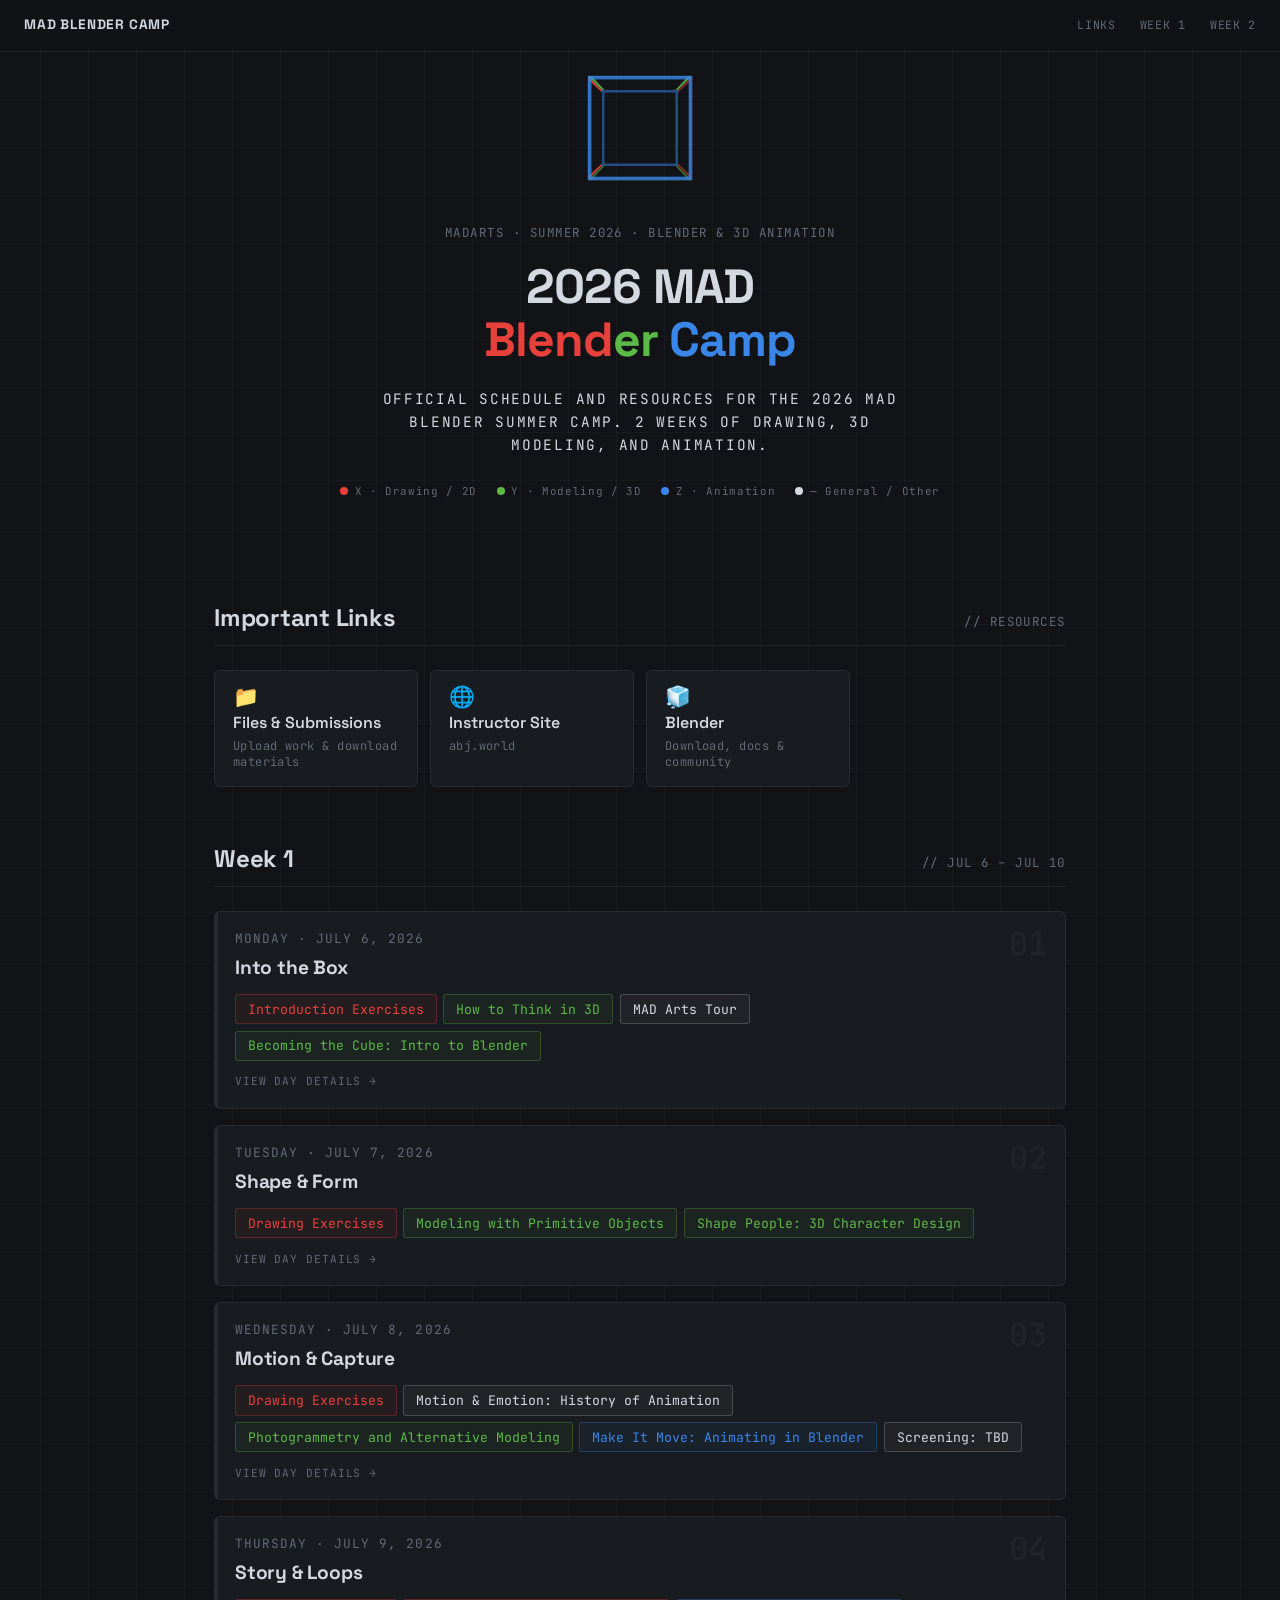
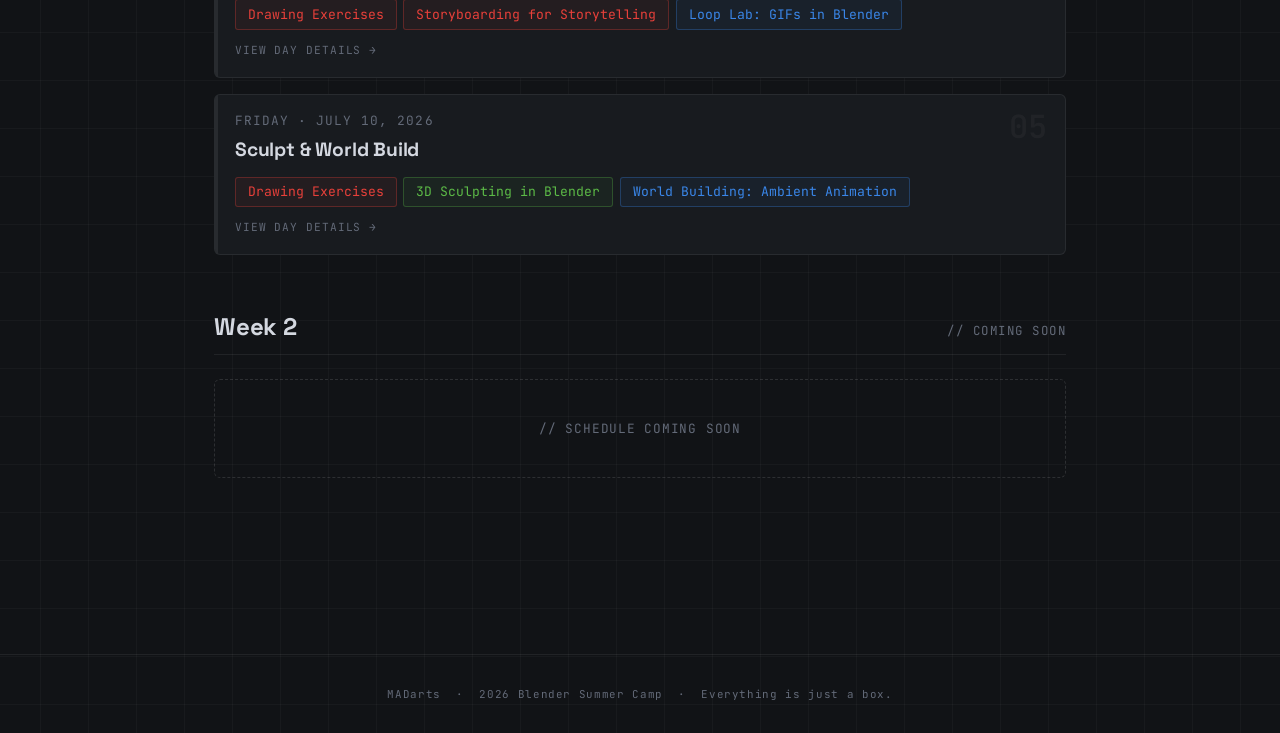
==== index.html @ 48dc1f1c "Add instructor site and Blender links to Important Links section" ====
<!DOCTYPE html>
<html lang="en">
<head>
  <meta charset="UTF-8" />
  <meta name="viewport" content="width=device-width, initial-scale=1.0" />
  <title>2026 MAD Blender Summer Camp</title>
  <link rel="preconnect" href="https://fonts.googleapis.com">
  <link rel="preconnect" href="https://fonts.gstatic.com" crossorigin>
  <link rel="stylesheet" href="https://fonts.googleapis.com/css2?family=Space+Grotesk:wght@400;600;700&family=JetBrains+Mono:wght@400;600&display=swap">
  <link rel="stylesheet" href="style.css">
</head>
<body>

<!-- ── Navigation ──────────────────────────────────────────────── -->
<nav>
  <a href="index.html" class="nav-brand">MAD Blender Camp</a>
  <a href="#links">Links</a>
  <a href="#week1">Week 1</a>
  <a href="#week2">Week 2</a>
</nav>

<!-- ── Header ──────────────────────────────────────────────────── -->
<header class="index-header">
  <div class="cube-wrap" aria-hidden="true">
    <div class="cube">
      <div class="face face-front"></div>
      <div class="face face-back"></div>
      <div class="face face-left"></div>
      <div class="face face-right"></div>
      <div class="face face-top"></div>
      <div class="face face-bottom"></div>
    </div>
  </div>

  <p class="hud-label">MADarts · Summer 2026 · Blender &amp; 3D Animation</p>

  <h1>
    2026 MAD<br>
    <span class="accent-x">Blend</span><span class="accent-y">er</span>
    <span class="accent-z">Camp</span>
  </h1>

  <p class="hud-label" style="color:var(--text); font-size:0.9rem; max-width:520px; line-height:1.6;">
    Official schedule and resources for the 2026 MAD Blender Summer Camp.
    2 weeks of drawing, 3D modeling, and animation.
  </p>

  <div class="legend" role="list" aria-label="Category color key">
    <span class="legend-item" role="listitem"><span class="dot dot-x"></span>X · Drawing / 2D</span>
    <span class="legend-item" role="listitem"><span class="dot dot-y"></span>Y · Modeling / 3D</span>
    <span class="legend-item" role="listitem"><span class="dot dot-z"></span>Z · Animation</span>
    <span class="legend-item" role="listitem"><span class="dot dot-w"></span>— General / Other</span>
  </div>
</header>

<main>

  <!-- ── Important Links ──────────────────────────────────────── -->
  <section id="links">
    <div class="section-header">
      <h2>Important Links</h2>
      <span class="hud-label">// resources</span>
    </div>
    <div class="links-grid">
      <a class="link-card" href="https://drive.google.com/drive/folders/1QBPztAxEyHw6jy6pAc1ofNItwdWoiEMz?usp=sharing" target="_blank" rel="noopener noreferrer" aria-label="Files, materials, and submissions on Google Drive">
        <span class="link-icon">📁</span>
        <span class="link-title">Files &amp; Submissions</span>
        <span class="link-desc">Upload work &amp; download materials</span>
      </a>
      <a class="link-card" href="https://abj.world/" target="_blank" rel="noopener noreferrer" aria-label="Instructor website">
        <span class="link-icon">🌐</span>
        <span class="link-title">Instructor Site</span>
        <span class="link-desc">abj.world</span>
      </a>
      <a class="link-card" href="https://www.blender.org/" target="_blank" rel="noopener noreferrer" aria-label="Blender official website">
        <span class="link-icon">🧊</span>
        <span class="link-title">Blender</span>
        <span class="link-desc">Download, docs &amp; community</span>
      </a>
    </div>
  </section>

  <!-- ── Week 1 ─────────────────────────────────────────────────── -->
  <section id="week1">
    <div class="section-header">
      <h2>Week 1</h2>
      <span class="hud-label">// Jul 6 – Jul 10</span>
    </div>

    <ol class="days-list">

      <li class="day-block">
        <a href="day1.html" class="day-card-link">
          <p class="day-meta">Monday · July 6, 2026</p>
          <h3 class="day-title">Into the Box</h3>
          <div class="sessions" role="list">
            <span class="session drawing" role="listitem">Introduction Exercises</span>
            <span class="session modeling" role="listitem">How to Think in 3D</span>
            <span class="session other" role="listitem">MAD Arts Tour</span>
            <span class="session modeling" role="listitem">Becoming the Cube: Intro to Blender</span>
          </div>
          <span class="day-go">View day details →</span>
        </a>
      </li>

      <li class="day-block">
        <a href="day2.html" class="day-card-link">
          <p class="day-meta">Tuesday · July 7, 2026</p>
          <h3 class="day-title">Shape &amp; Form</h3>
          <div class="sessions" role="list">
            <span class="session drawing" role="listitem">Drawing Exercises</span>
            <span class="session modeling" role="listitem">Modeling with Primitive Objects</span>
            <span class="session modeling" role="listitem">Shape People: 3D Character Design</span>
          </div>
          <span class="day-go">View day details →</span>
        </a>
      </li>

      <li class="day-block">
        <a href="day3.html" class="day-card-link">
          <p class="day-meta">Wednesday · July 8, 2026</p>
          <h3 class="day-title">Motion &amp; Capture</h3>
          <div class="sessions" role="list">
            <span class="session drawing" role="listitem">Drawing Exercises</span>
            <span class="session other" role="listitem">Motion &amp; Emotion: History of Animation</span>
            <span class="session modeling" role="listitem">Photogrammetry and Alternative Modeling</span>
            <span class="session animation" role="listitem">Make It Move: Animating in Blender</span>
            <span class="session other" role="listitem">Screening: TBD</span>
          </div>
          <span class="day-go">View day details →</span>
        </a>
      </li>

      <li class="day-block">
        <a href="day4.html" class="day-card-link">
          <p class="day-meta">Thursday · July 9, 2026</p>
          <h3 class="day-title">Story &amp; Loops</h3>
          <div class="sessions" role="list">
            <span class="session drawing" role="listitem">Drawing Exercises</span>
            <span class="session drawing" role="listitem">Storyboarding for Storytelling</span>
            <span class="session animation" role="listitem">Loop Lab: GIFs in Blender</span>
          </div>
          <span class="day-go">View day details →</span>
        </a>
      </li>

      <li class="day-block">
        <a href="day5.html" class="day-card-link">
          <p class="day-meta">Friday · July 10, 2026</p>
          <h3 class="day-title">Sculpt &amp; World Build</h3>
          <div class="sessions" role="list">
            <span class="session drawing" role="listitem">Drawing Exercises</span>
            <span class="session modeling" role="listitem">3D Sculpting in Blender</span>
            <span class="session animation" role="listitem">World Building: Ambient Animation</span>
          </div>
          <span class="day-go">View day details →</span>
        </a>
      </li>

    </ol>
  </section>

  <!-- ── Week 2 placeholder ────────────────────────────────────── -->
  <section id="week2">
    <div class="section-header">
      <h2>Week 2</h2>
      <span class="hud-label">// coming soon</span>
    </div>
    <div class="placeholder-card">
      <p>// SCHEDULE COMING SOON</p>
    </div>
  </section>

</main>

<footer>
  MADarts &nbsp;·&nbsp; 2026 Blender Summer Camp &nbsp;·&nbsp; Everything is just a box.
</footer>

</body>
</html>
---- style.css ----
/* ── Design tokens ─────────────────────────────────────────────── */
:root {
  --bg:      #111316;
  --surface: #181b1f;
  --border:  rgba(255,255,255,0.07);
  --text:    #d4d8e0;
  --muted:   #636a78;

  /* Blender axis gizmo colors */
  --x: #e8403a;   /* red   — Drawing / 2D  */
  --y: #5cba47;   /* green — Modeling / 3D */
  --z: #3a86e8;   /* blue  — Animation     */

  --nav-h:  52px;
  --radius: 6px;
  --mono:    'JetBrains Mono', 'Courier New', monospace;
  --display: 'Space Grotesk', system-ui, sans-serif;
}

/* ── Page fade-in ──────────────────────────────────────────────── */
@keyframes page-fade-in {
  from { opacity: 0; transform: translateY(8px); }
  to   { opacity: 1; transform: translateY(0);   }
}

/* ── Reset ─────────────────────────────────────────────────────── */
*, *::before, *::after { box-sizing: border-box; margin: 0; padding: 0; }
html { scroll-behavior: smooth; }
body {
  font-family: var(--display);
  background: var(--bg);
  color: var(--text);
  min-height: 100vh;
  background-image:
    linear-gradient(rgba(255,255,255,0.03) 1px, transparent 1px),
    linear-gradient(90deg, rgba(255,255,255,0.03) 1px, transparent 1px);
  background-size: 48px 48px;
  background-position: center top;
  animation: page-fade-in 0.35s ease both;
}
@media (prefers-reduced-motion: reduce) {
  html { scroll-behavior: auto; }
  body { animation: none; }
}

/* ── Sticky nav ────────────────────────────────────────────────── */
nav {
  position: sticky;
  top: 0;
  z-index: 100;
  height: var(--nav-h);
  background: rgba(17,19,22,0.92);
  backdrop-filter: blur(10px);
  -webkit-backdrop-filter: blur(10px);
  border-bottom: 1px solid var(--border);
  display: flex;
  align-items: center;
  padding: 0 max(1.5rem, env(safe-area-inset-right));
  gap: 1.5rem;
  overflow-x: auto;
}
nav a {
  font-family: var(--mono);
  font-size: 0.72rem;
  letter-spacing: 0.06em;
  text-transform: uppercase;
  color: var(--muted);
  text-decoration: none;
  white-space: nowrap;
  padding: 4px 0;
  border-bottom: 2px solid transparent;
  transition: color 0.15s, border-color 0.15s;
}
nav a:hover, nav a:focus-visible { color: var(--text); outline: none; }
nav a:focus-visible { border-bottom-color: var(--z); }
nav .nav-brand {
  font-family: var(--display);
  font-weight: 700;
  font-size: 0.85rem;
  color: var(--text);
  margin-right: auto;
  white-space: nowrap;
  text-decoration: none;
}

/* ── Layout wrapper ────────────────────────────────────────────── */
main {
  max-width: 900px;
  margin: 0 auto;
  padding: 0 1.5rem 6rem;
}

/* ── HUD label ─────────────────────────────────────────────────── */
.hud-label {
  font-family: var(--mono);
  font-size: 0.78rem;
  letter-spacing: 0.12em;
  text-transform: uppercase;
  color: var(--muted);
}

/* ── INDEX: Hero / Header ──────────────────────────────────────── */
header.index-header {
  display: flex;
  flex-direction: column;
  align-items: center;
  text-align: center;
  padding: 2rem 1rem 3rem;
  gap: 1.25rem;
}
h1 {
  font-family: var(--display);
  font-size: clamp(1.8rem, 5vw, 3rem);
  font-weight: 700;
  line-height: 1.1;
  letter-spacing: -0.02em;
}
h1 span.accent-x { color: var(--x); }
h1 span.accent-y { color: var(--y); }
h1 span.accent-z { color: var(--z); }

/* ── Wireframe cube ────────────────────────────────────────────── */
.cube-wrap {
  width: 88px;
  height: 88px;
  perspective: 280px;
  margin: 0 0 2rem 0;
}
.cube {
  width: 100%;
  height: 100%;
  transform-style: preserve-3d;
  animation: spin-cube 8s linear infinite;
}
@media (prefers-reduced-motion: reduce) {
  .cube { animation: none; transform: rotateX(-20deg) rotateY(30deg); }
}
@keyframes spin-cube {
  0%   { transform: rotateX(-20deg) rotateY(0deg); }
  100% { transform: rotateX(-20deg) rotateY(360deg); }
}
.face {
  position: absolute;
  width: 100%;
  height: 100%;
  border: 3px solid;
  background: transparent;
}
.face-front  { transform: translateZ(44px);              border-color: rgba(58,134,232,0.85); }
.face-back   { transform: translateZ(-44px) rotateY(180deg); border-color: rgba(58,134,232,0.5);  }
.face-left   { transform: translateX(-44px) rotateY(-90deg); border-color: rgba(232,64,58,0.85);  }
.face-right  { transform: translateX(44px)  rotateY(90deg);  border-color: rgba(232,64,58,0.5);   }
.face-top    { transform: translateY(-44px) rotateX(90deg);  border-color: rgba(92,186,71,0.85);  }
.face-bottom { transform: translateY(44px)  rotateX(-90deg); border-color: rgba(92,186,71,0.5);   }

/* ── Legend / axis key ─────────────────────────────────────────── */
.legend {
  display: flex;
  gap: 1.25rem;
  flex-wrap: wrap;
  justify-content: center;
  margin-top: 0.5rem;
}
.legend-item {
  display: flex;
  align-items: center;
  gap: 0.4rem;
  font-family: var(--mono);
  font-size: 0.68rem;
  letter-spacing: 0.06em;
  color: var(--muted);
}
.dot { width: 8px; height: 8px; border-radius: 50%; flex-shrink: 0; }
.dot-x { background: var(--x); }
.dot-y { background: var(--y); }
.dot-z { background: var(--z); }
.dot-w { background: var(--text); }

/* ── Sections ──────────────────────────────────────────────────── */
section {
  scroll-margin-top: calc(var(--nav-h) + 1rem);
  margin-top: 3.5rem;
}
.section-header {
  display: flex;
  align-items: baseline;
  gap: 1rem;
  margin-bottom: 1.5rem;
  border-bottom: 1px solid var(--border);
  padding-bottom: 0.75rem;
}
.section-header h2 {
  font-size: 1.5rem;
  font-weight: 700;
  letter-spacing: -0.01em;
}
.section-header .hud-label { margin-left: auto; }

/* ── Important links ───────────────────────────────────────────── */
.links-grid {
  display: grid;
  grid-template-columns: repeat(auto-fill, minmax(180px, 1fr));
  gap: 0.75rem;
}
.link-card {
  display: flex;
  flex-direction: column;
  gap: 0.3rem;
  padding: 1rem 1.1rem;
  background: var(--surface);
  border: 1px solid var(--border);
  border-radius: var(--radius);
  text-decoration: none;
  color: var(--text);
  transition: border-color 0.15s, transform 0.15s;
}
.link-card:hover { border-color: rgba(255,255,255,0.18); transform: translateY(-2px); }
.link-card:focus-visible { outline: 2px solid var(--z); outline-offset: 2px; }
.link-card .link-icon  { font-size: 1.3rem; line-height: 1; }
.link-card .link-title { font-size: 1rem; font-weight: 600; }
.link-card .link-desc  { font-family: var(--mono); font-size: 0.75rem; color: var(--muted); letter-spacing: 0.04em; }

/* ── Day list (index) ──────────────────────────────────────────── */
.days-list {
  counter-reset: day-counter;
  display: flex;
  flex-direction: column;
  gap: 1rem;
  list-style: none;
}
.day-block {
  counter-increment: day-counter;
  background: var(--surface);
  border: 1px solid var(--border);
  border-radius: var(--radius);
  position: relative;
  overflow: hidden;
  transition: border-color 0.2s, transform 0.2s;
}
.day-block:hover {
  border-color: rgba(255,255,255,0.22);
  transform: translateY(-2px);
}
.day-block::before {
  content: counter(day-counter, decimal-leading-zero);
  position: absolute;
  right: 1.1rem;
  top: 1rem;
  font-family: var(--mono);
  font-size: 2rem;
  font-weight: 600;
  color: rgba(255,255,255,0.04);
  line-height: 1;
  pointer-events: none;
  z-index: 0;
}
.day-block::after {
  content: '';
  position: absolute;
  left: 0; top: 0; bottom: 0;
  width: 3px;
  background: var(--border);
}

/* ── Day card link ─────────────────────────────────────────────── */
.day-card-link {
  display: block;
  padding: 1.1rem 1.25rem;
  color: inherit;
  text-decoration: none;
  position: relative;
  z-index: 1;
}
.day-meta {
  font-family: var(--mono);
  font-size: 0.8rem;
  letter-spacing: 0.08em;
  color: var(--muted);
  text-transform: uppercase;
  margin-bottom: 0.5rem;
}
.day-title {
  font-size: 1.2rem;
  font-weight: 700;
  margin-bottom: 0.9rem;
  letter-spacing: -0.01em;
}
.day-go {
  display: inline-block;
  margin-top: 0.85rem;
  font-family: var(--mono);
  font-size: 0.7rem;
  letter-spacing: 0.08em;
  text-transform: uppercase;
  color: var(--muted);
  transition: color 0.15s;
}
.day-card-link:hover .day-go { color: var(--text); }

/* ── Session pills ─────────────────────────────────────────────── */
.sessions { display: flex; flex-wrap: wrap; gap: 0.4rem; }
.session {
  display: inline-flex;
  align-items: center;
  font-family: var(--mono);
  font-size: 0.82rem;
  padding: 0.35rem 0.75rem;
  border-radius: 3px;
  border: 1px solid;
}
.session.drawing  { color: var(--x); border-color: rgba(232,64,58,0.3);  background: rgba(232,64,58,0.06);  }
.session.modeling { color: var(--y); border-color: rgba(92,186,71,0.3);  background: rgba(92,186,71,0.06);  }
.session.animation{ color: var(--z); border-color: rgba(58,134,232,0.3); background: rgba(58,134,232,0.06); }
.session.other    { color: var(--text); border-color: rgba(255,255,255,0.18); background: rgba(255,255,255,0.04); }

/* ── Week 2 placeholder ────────────────────────────────────────── */
.placeholder-card {
  border: 1px dashed rgba(255,255,255,0.12);
  border-radius: var(--radius);
  padding: 2.5rem;
  text-align: center;
  color: var(--muted);
}
.placeholder-card p {
  font-family: var(--mono);
  font-size: 0.8rem;
  letter-spacing: 0.06em;
}

/* ── Footer ────────────────────────────────────────────────────── */
footer {
  margin-top: 5rem;
  padding: 2rem 1.5rem;
  border-top: 1px solid var(--border);
  text-align: center;
  font-family: var(--mono);
  font-size: 0.68rem;
  color: var(--muted);
  letter-spacing: 0.06em;
}

/* ── DAY DETAIL: header ────────────────────────────────────────── */
header.day-header {
  display: flex;
  flex-direction: column;
  align-items: center;
  text-align: center;
  padding: 2.5rem 1rem 2.5rem;
  gap: 0.75rem;
}
.day-header h1 {
  font-size: clamp(1.8rem, 5vw, 2.6rem);
}
.day-header .day-num {
  font-family: var(--mono);
  font-size: 5rem;
  font-weight: 700;
  line-height: 1;
  color: rgba(255,255,255,0.04);
  letter-spacing: -0.04em;
  position: absolute;
  top: 0.5rem;
  left: 50%;
  transform: translateX(-50%);
  pointer-events: none;
  white-space: nowrap;
}
header.day-header { position: relative; overflow: hidden; }

/* ── DAY DETAIL: session blocks ────────────────────────────────── */
.session-list {
  display: flex;
  flex-direction: column;
  gap: 1rem;
  margin-top: 2.5rem;
}
.session-detail {
  background: var(--surface);
  border: 1px solid var(--border);
  border-left: 3px solid var(--border);
  border-radius: var(--radius);
  padding: 1.4rem 1.5rem;
  display: flex;
  flex-direction: column;
  gap: 0.75rem;
}
.session-detail.drawing   { border-left-color: var(--x); }
.session-detail.modeling  { border-left-color: var(--y); }
.session-detail.animation { border-left-color: var(--z); }
.session-detail.other     { border-left-color: rgba(255,255,255,0.25); }

.session-detail-top {
  display: flex;
  align-items: center;
  gap: 0.75rem;
  flex-wrap: wrap;
}
.session-detail-title {
  font-size: 1.1rem;
  font-weight: 700;
  letter-spacing: -0.01em;
}
.session-detail-desc {
  font-size: 0.95rem;
  line-height: 1.75;
  color: var(--text);
  opacity: 0.88;
  max-width: 68ch;
}

/* ── Back to home button ───────────────────────────────────────── */
.back-btn {
  display: inline-block;
  font-family: var(--mono);
  font-size: 0.78rem;
  letter-spacing: 0.04em;
  color: var(--muted);
  text-decoration: none;
  padding: 0.55rem 1rem;
  border: 1px solid var(--border);
  border-radius: var(--radius);
  margin-top: 1.5rem;
  margin-bottom: 0.5rem;
  transition: color 0.15s, border-color 0.15s;
}
.back-btn:hover { color: var(--text); border-color: rgba(255,255,255,0.2); }
.back-btn:focus-visible { outline: 2px solid var(--z); outline-offset: 2px; }

/* ── Session resource links ────────────────────────────────────── */
.session-links {
  display: flex;
  flex-direction: column;
  gap: 0.6rem;
  padding-top: 0.85rem;
  border-top: 1px solid var(--border);
  margin-top: 0.25rem;
}
.session-link {
  display: flex;
  flex-direction: column;
  gap: 0.35rem;
  text-decoration: none;
  padding: 0.85rem 1rem 0.85rem 1.1rem;
  border: 1px solid rgba(58,134,232,0.25);
  border-left: 3px solid var(--z);
  border-radius: var(--radius);
  background: rgba(58,134,232,0.05);
  transition: border-color 0.15s, background 0.15s;
}
.session-link:hover {
  border-color: rgba(58,134,232,0.5);
  background: rgba(58,134,232,0.1);
}
.session-link:focus-visible { outline: 2px solid var(--z); outline-offset: 2px; }
.session-link-name {
  font-family: var(--display);
  font-size: 1.05rem;
  font-weight: 700;
  color: var(--text);
  letter-spacing: -0.01em;
}
.session-link-url {
  font-family: var(--mono);
  font-size: 0.72rem;
  letter-spacing: 0.04em;
  color: var(--z);
  margin-bottom: 0.15rem;
}
.session-link-desc {
  font-size: 0.88rem;
  line-height: 1.6;
  color: var(--text);
  opacity: 0.72;
}

/* ── DAY DETAIL: prev/next pagination ─────────────────────────── */
.day-pagination {
  display: flex;
  justify-content: space-between;
  align-items: center;
  margin-top: 3.5rem;
  padding-top: 1.5rem;
  border-top: 1px solid var(--border);
  gap: 1rem;
}
.day-pagination a, .pg-disabled {
  font-family: var(--mono);
  font-size: 0.78rem;
  letter-spacing: 0.04em;
  padding: 0.55rem 1rem;
  border: 1px solid var(--border);
  border-radius: var(--radius);
  text-decoration: none;
  color: var(--muted);
  transition: color 0.15s, border-color 0.15s;
}
.day-pagination a:hover { color: var(--text); border-color: rgba(255,255,255,0.2); }
.day-pagination a:focus-visible { outline: 2px solid var(--z); outline-offset: 2px; }
.pg-disabled { opacity: 0.3; cursor: default; }

/* ── Responsive ────────────────────────────────────────────────── */
@media (max-width: 600px) {
  nav { gap: 1rem; }
  .links-grid { grid-template-columns: 1fr 1fr; }
  .day-pagination { flex-direction: column; align-items: stretch; text-align: center; }
}
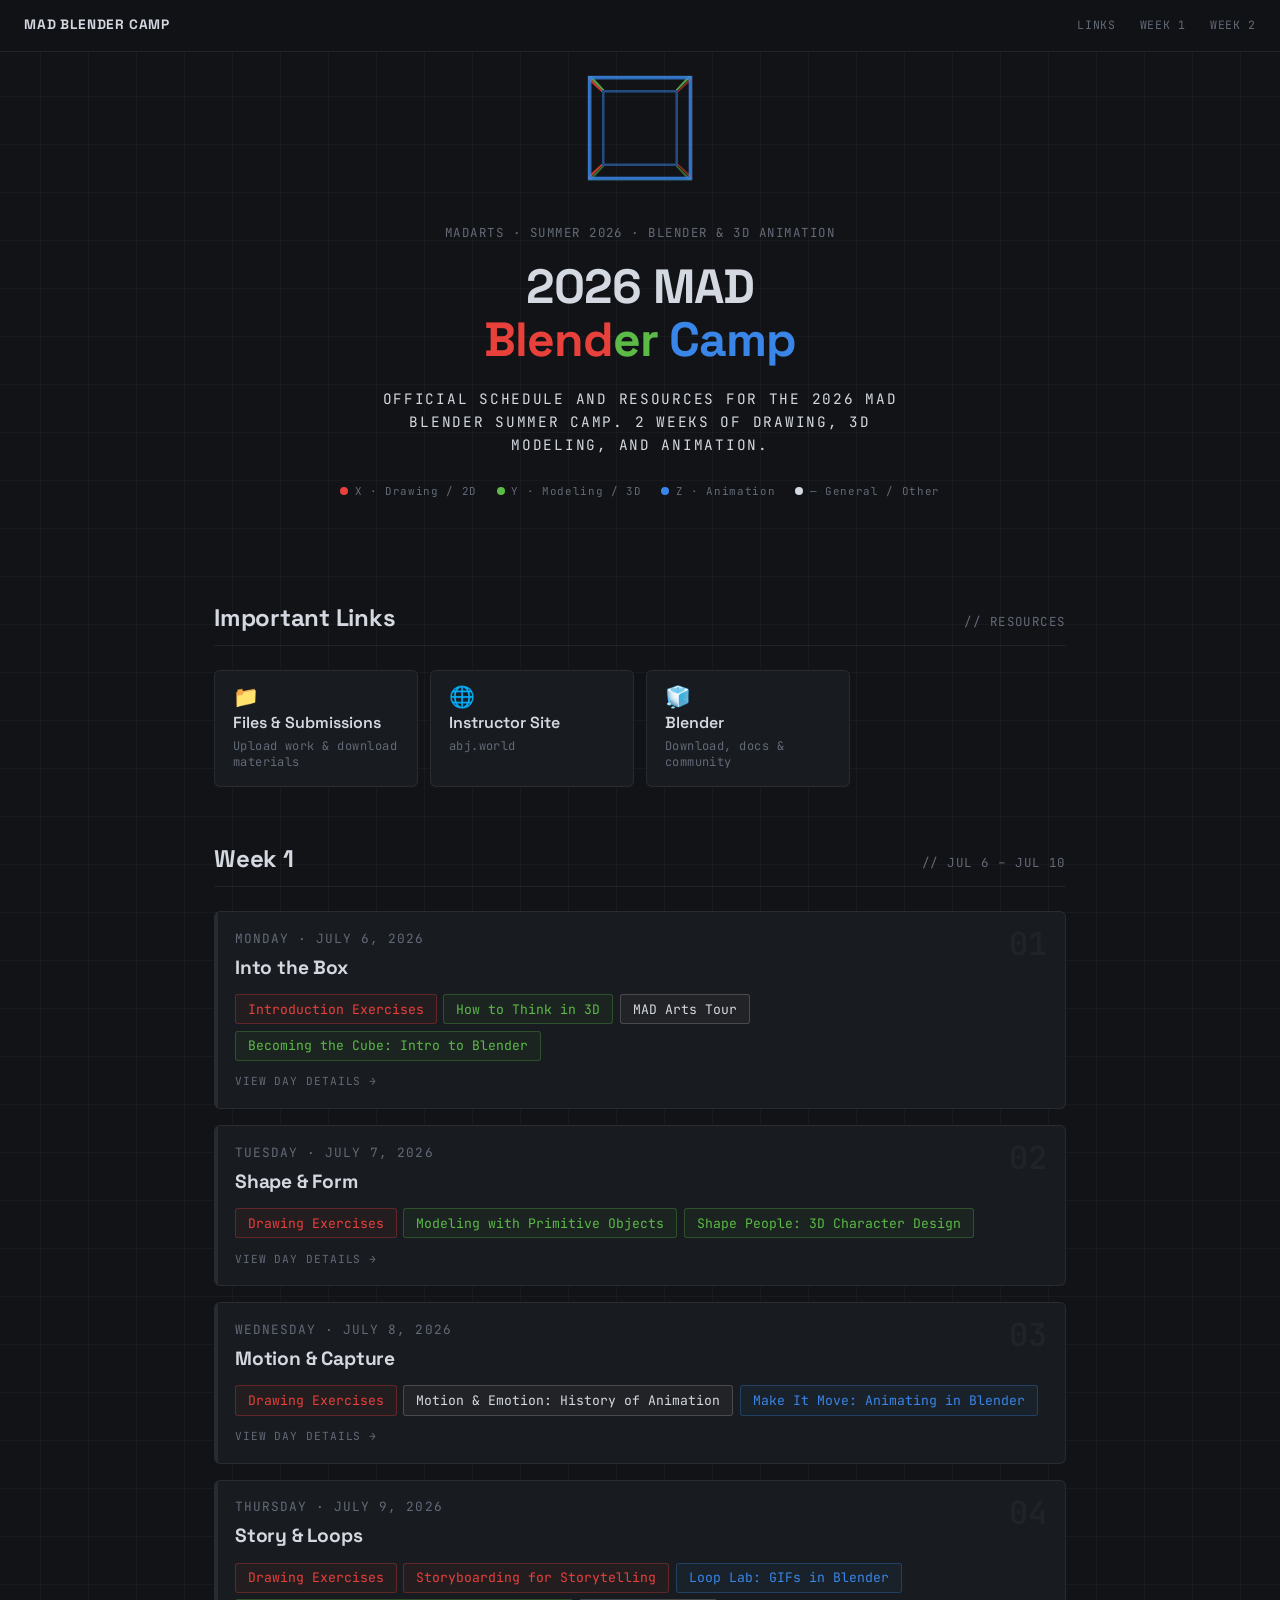
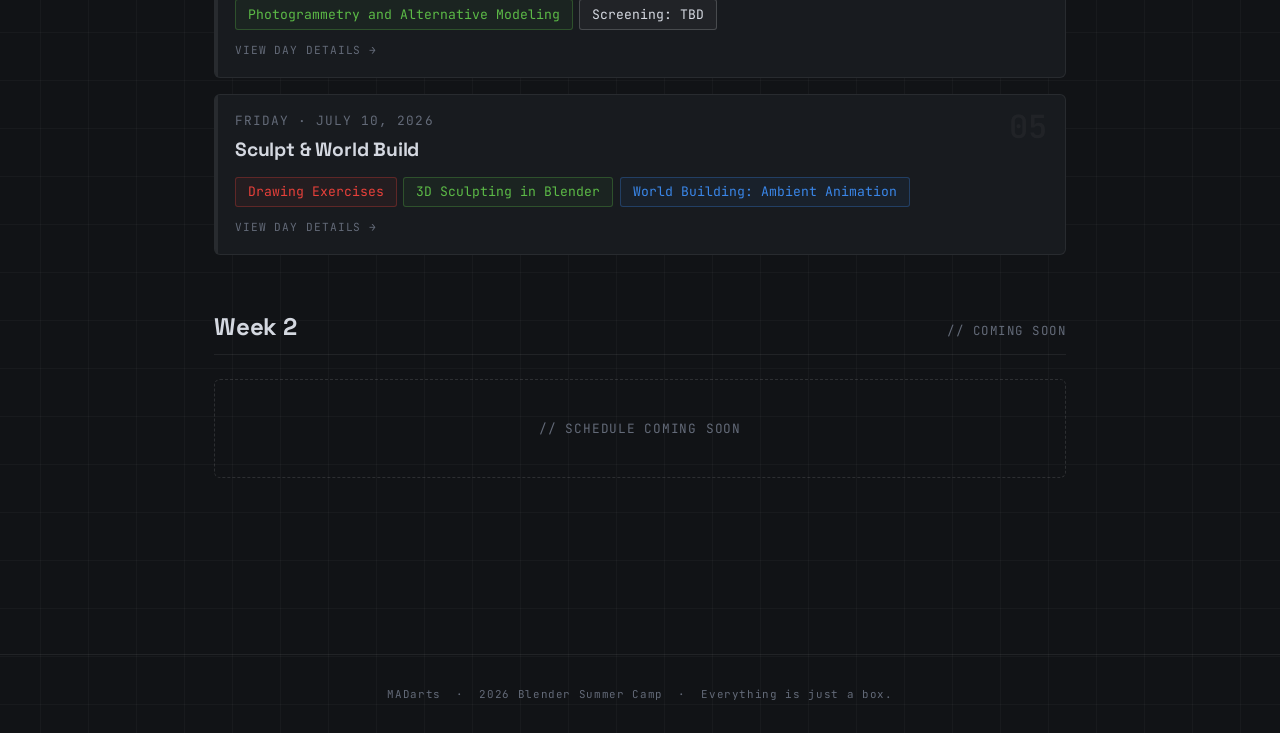
==== commit 92ca148e: "Move Photogrammetry and Screening from Day 3 to Day 4" ====
--- a/index.html
+++ b/index.html
@@ -123,9 +123,7 @@
           <div class="sessions" role="list">
             <span class="session drawing" role="listitem">Drawing Exercises</span>
             <span class="session other" role="listitem">Motion &amp; Emotion: History of Animation</span>
-            <span class="session modeling" role="listitem">Photogrammetry and Alternative Modeling</span>
             <span class="session animation" role="listitem">Make It Move: Animating in Blender</span>
-            <span class="session other" role="listitem">Screening: TBD</span>
           </div>
           <span class="day-go">View day details →</span>
         </a>
@@ -139,6 +137,8 @@
             <span class="session drawing" role="listitem">Drawing Exercises</span>
             <span class="session drawing" role="listitem">Storyboarding for Storytelling</span>
             <span class="session animation" role="listitem">Loop Lab: GIFs in Blender</span>
+            <span class="session modeling" role="listitem">Photogrammetry and Alternative Modeling</span>
+            <span class="session other" role="listitem">Screening: TBD</span>
           </div>
           <span class="day-go">View day details →</span>
         </a>
--- a/style.css
+++ b/style.css
@@ -498,9 +498,281 @@
 .day-pagination a:focus-visible { outline: 2px solid var(--z); outline-offset: 2px; }
 .pg-disabled { opacity: 0.3; cursor: default; }
 
+/* ── Primitives & Shortcuts (Day 2) ────────────────────────────── */
+.prim-section-header {
+  font-family: var(--mono);
+  font-size: 0.62rem;
+  letter-spacing: 0.14em;
+  text-transform: uppercase;
+  color: var(--muted);
+  border-bottom: 1px solid var(--border);
+  padding-bottom: 0.45rem;
+  margin: 1.5rem 0 1rem;
+}
+.gizmo-row {
+  display: flex;
+  gap: 1.5rem;
+  align-items: flex-start;
+  flex-wrap: wrap;
+}
+.gizmo-standalone {
+  display: flex;
+  align-items: center;
+  justify-content: center;
+  gap: 2rem;
+  flex-wrap: wrap;
+  margin: 0.5rem 0 1.25rem;
+}
+.gizmo-wrap {
+  display: flex;
+  flex-direction: column;
+  align-items: center;
+  gap: 0.6rem;
+  flex-shrink: 0;
+}
+.gizmo-labels {
+  display: flex;
+  flex-direction: column;
+  gap: 0.4rem;
+  font-family: var(--mono);
+  font-size: 0.82rem;
+  letter-spacing: 0.05em;
+}
+.shortcut-tables {
+  display: flex;
+  flex-direction: column;
+  gap: 0.75rem;
+  margin-bottom: 0.5rem;
+}
+.shortcut-table {
+  border: 1px solid var(--border);
+  border-radius: var(--radius);
+  overflow: hidden;
+}
+.shortcut-table-header {
+  font-family: var(--mono);
+  font-size: 0.65rem;
+  letter-spacing: 0.14em;
+  text-transform: uppercase;
+  color: var(--muted);
+  padding: 0.65rem 1.25rem;
+  background: rgba(255,255,255,0.03);
+  border-bottom: 1px solid var(--border);
+}
+.shortcut-row {
+  display: flex;
+  align-items: center;
+  gap: 1.5rem;
+  padding: 0.82rem 1.25rem;
+  border-bottom: 1px solid var(--border);
+}
+.shortcut-row:last-child { border-bottom: none; }
+.shortcut-keys {
+  display: flex;
+  align-items: center;
+  gap: 0.3rem;
+  min-width: 160px;
+  flex-shrink: 0;
+}
+.key-hint {
+  font-family: var(--mono);
+  font-size: 0.68rem;
+  color: var(--muted);
+  margin-right: 0.15rem;
+}
+.shortcut-desc {
+  font-family: var(--mono);
+  font-size: 0.88rem;
+  color: var(--text);
+  opacity: 0.6;
+}
+kbd {
+  font-family: var(--mono);
+  font-size: 0.76rem;
+  font-weight: 600;
+  padding: 0.18rem 0.45rem;
+  border: 1px solid rgba(255,255,255,0.22);
+  border-bottom-width: 2px;
+  border-radius: 3px;
+  background: rgba(255,255,255,0.07);
+  color: var(--text);
+  white-space: nowrap;
+  line-height: 1.4;
+}
+kbd.ax { border-color: var(--x); color: var(--x); background: rgba(232,64,58,0.12); }
+kbd.ay { border-color: var(--y); color: var(--y); background: rgba(92,186,71,0.12); }
+kbd.az { border-color: var(--z); color: var(--z); background: rgba(58,134,232,0.12); }
+.primitives-grid {
+  display: grid;
+  grid-template-columns: repeat(3, 1fr);
+  gap: 0.6rem;
+  margin-top: 0.25rem;
+}
+.prim-card {
+  background: var(--bg);
+  border: 1px solid var(--border);
+  border-radius: var(--radius);
+  padding: 0.6rem 0.6rem 0.5rem;
+  display: flex;
+  flex-direction: column;
+  align-items: center;
+  gap: 0.4rem;
+  transition: border-color 0.15s;
+}
+.prim-card:hover { border-color: rgba(58,134,232,0.3); }
+/* ── Shape People: personality, scaling, build guide ───────────── */
+.personality-strip {
+  display: flex;
+  align-items: center;
+  justify-content: center;
+  gap: 0;
+  padding: 1rem 0 1.25rem;
+}
+.personality-item {
+  flex: 1;
+  display: flex;
+  flex-direction: column;
+  align-items: center;
+  gap: 0.65rem;
+  text-align: center;
+}
+.personality-vs {
+  font-family: var(--mono);
+  font-size: 0.9rem;
+  color: var(--muted);
+  opacity: 0.45;
+  flex-shrink: 0;
+  padding: 0 2rem;
+}
+.personality-label {
+  font-family: var(--display);
+  font-size: 1rem;
+  font-weight: 700;
+  color: var(--text);
+}
+.personality-desc {
+  font-family: var(--mono);
+  font-size: 0.72rem;
+  color: var(--muted);
+  line-height: 1.7;
+  letter-spacing: 0.03em;
+}
+.scale-strip {
+  display: flex;
+  align-items: center;
+  justify-content: center;
+  gap: 2.5rem;
+  padding: 1rem 0 1.25rem;
+  flex-wrap: wrap;
+}
+.scale-unit {
+  display: flex;
+  flex-direction: column;
+  align-items: center;
+  gap: 0.65rem;
+}
+.scale-before-after {
+  display: flex;
+  align-items: center;
+  gap: 0.65rem;
+}
+.scale-box {
+  border: 2px solid rgba(92,186,71,0.5);
+  background: rgba(92,186,71,0.07);
+  border-radius: 2px;
+  flex-shrink: 0;
+}
+.scale-box-default { width: 34px; height: 34px; }
+.scale-box-tall    { width: 20px; height: 60px; }
+.scale-box-wide    { width: 64px; height: 18px; }
+.scale-box-flat    { width: 44px; height: 12px; border-radius: 6px; }
+.scale-arrow {
+  font-family: var(--mono);
+  font-size: 1rem;
+  color: var(--muted);
+  opacity: 0.5;
+  flex-shrink: 0;
+}
+.scale-unit-keys {
+  display: flex;
+  align-items: center;
+  gap: 0.28rem;
+}
+.scale-unit-desc {
+  font-family: var(--mono);
+  font-size: 0.68rem;
+  color: var(--muted);
+  letter-spacing: 0.06em;
+  text-transform: uppercase;
+}
+.build-steps-list {
+  display: flex;
+  flex-direction: column;
+  gap: 1.75rem;
+  padding: 0.5rem 0 0.25rem;
+}
+.build-step-row {
+  display: flex;
+  gap: 1.5rem;
+  align-items: flex-start;
+}
+.step-numeral {
+  font-family: var(--mono);
+  font-size: 0.62rem;
+  font-weight: 600;
+  letter-spacing: 0.1em;
+  color: var(--y);
+  opacity: 0.6;
+  padding-top: 0.2rem;
+  flex-shrink: 0;
+  width: 1.6rem;
+}
+.step-content-col {
+  flex: 1;
+  display: flex;
+  flex-direction: column;
+  gap: 0.35rem;
+}
+.step-title-new {
+  font-family: var(--display);
+  font-size: 1rem;
+  font-weight: 700;
+  color: var(--text);
+}
+.step-desc-new {
+  font-size: 0.9rem;
+  line-height: 1.72;
+  color: var(--text);
+  opacity: 0.6;
+  max-width: 60ch;
+}
+.step-keys-row {
+  display: flex;
+  align-items: center;
+  gap: 0.3rem;
+  margin-top: 0.2rem;
+  flex-wrap: wrap;
+}
+.step-note { font-family: var(--mono); font-size: 0.7rem; color: var(--muted); }
+
+.prim-canvas { width: 100%; height: auto; display: block; }
+.prim-label {
+  font-family: var(--mono);
+  font-size: 0.82rem;
+  letter-spacing: 0.06em;
+  text-transform: uppercase;
+  color: var(--muted);
+}
+
 /* ── Responsive ────────────────────────────────────────────────── */
 @media (max-width: 600px) {
   nav { gap: 1rem; }
   .links-grid { grid-template-columns: 1fr 1fr; }
   .day-pagination { flex-direction: column; align-items: stretch; text-align: center; }
-}
+  .primitives-grid { grid-template-columns: repeat(2, 1fr); }
+  .gizmo-standalone { flex-direction: column; gap: 1rem; }
+  .shortcut-keys { min-width: 130px; }
+  .personality-strip { flex-direction: column; gap: 1.5rem; }
+  .personality-vs { padding: 0; }
+  .scale-strip { gap: 1.5rem; }
+}
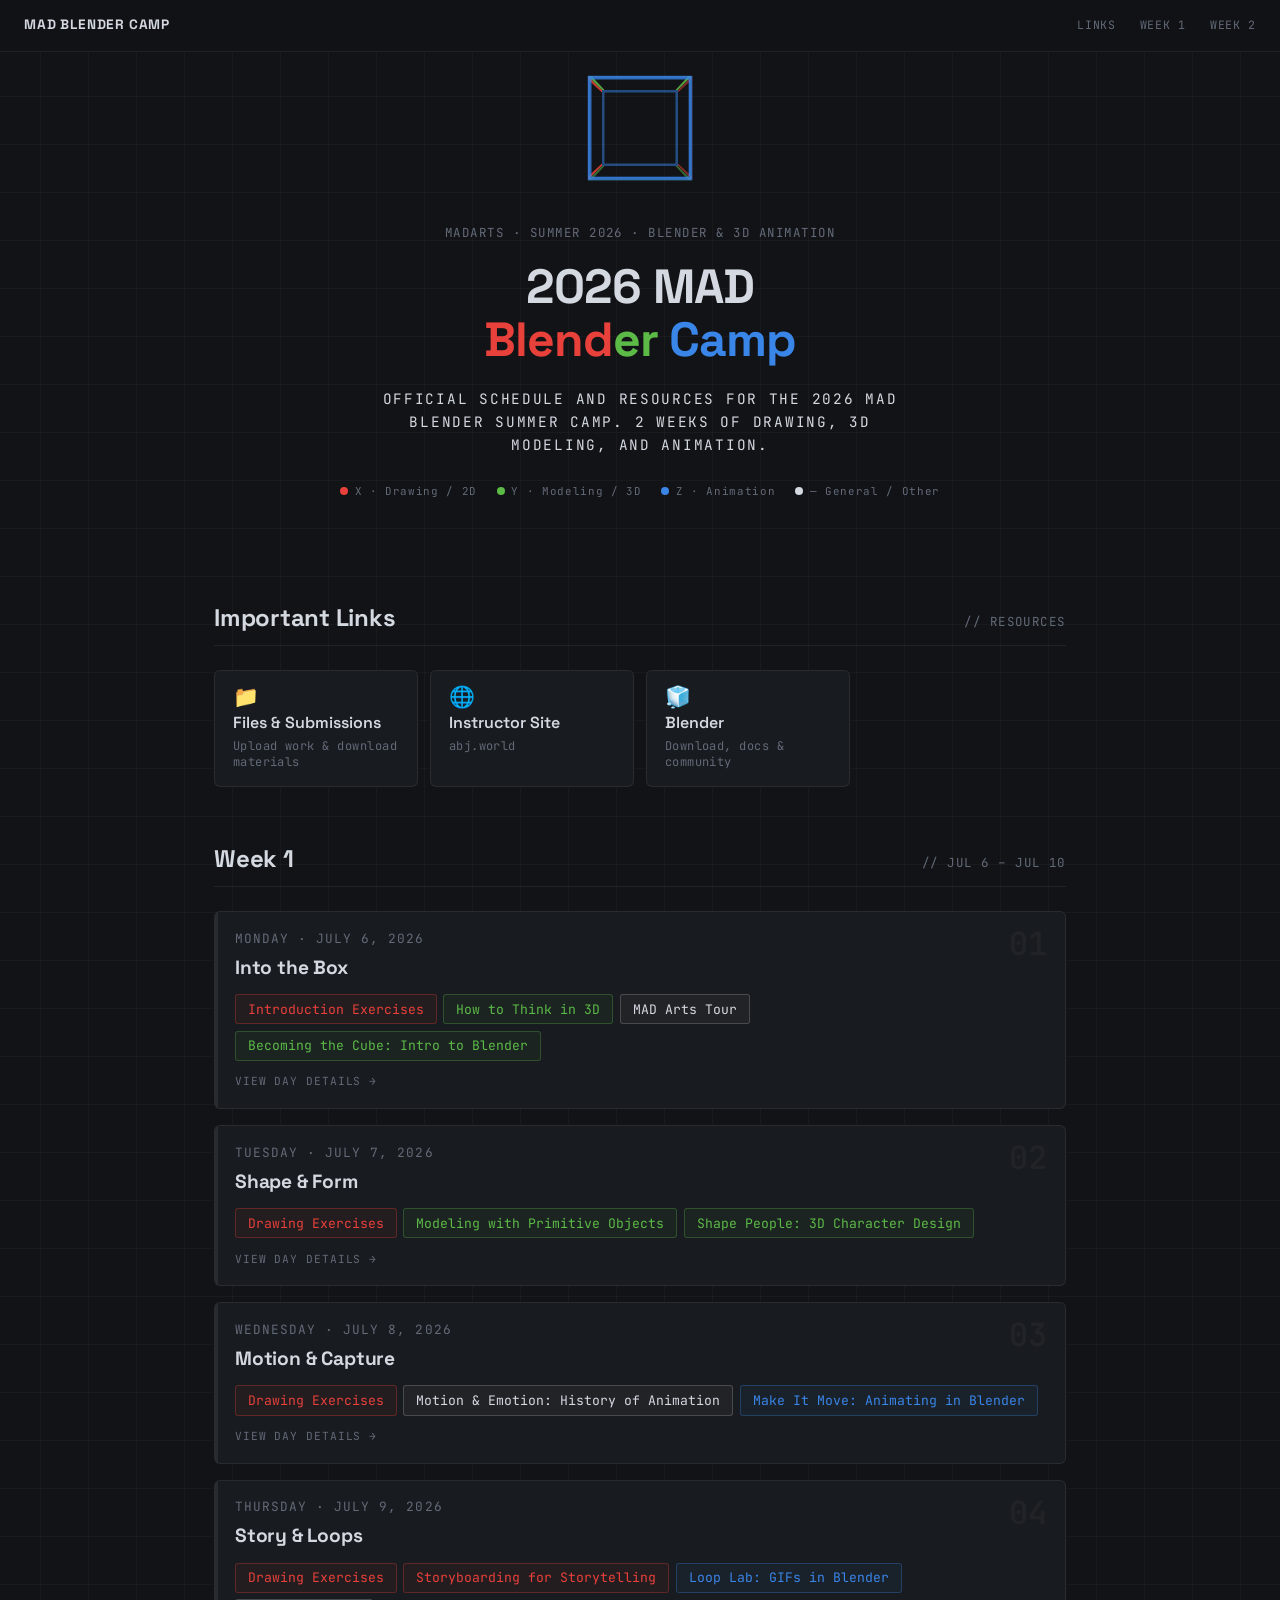
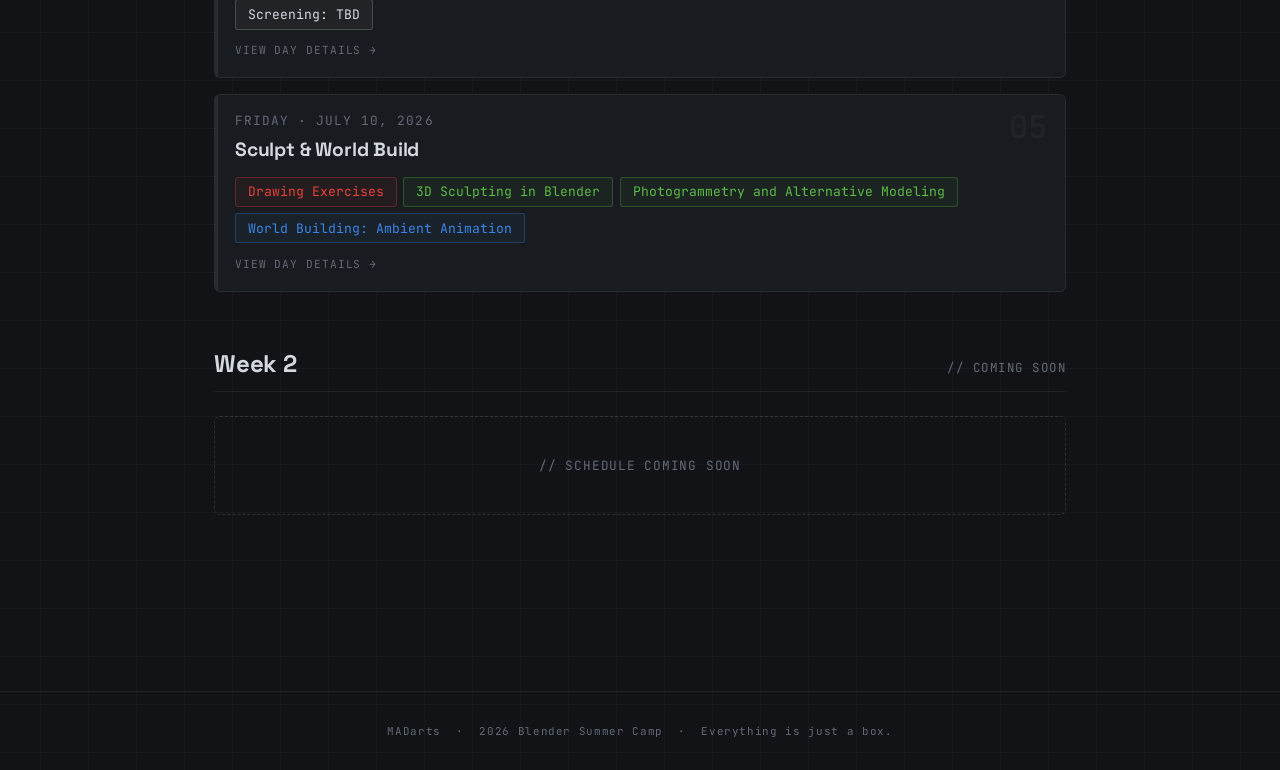
==== commit 5101758b: "Move Photogrammetry to Day 5 before World Building" ====
--- a/index.html
+++ b/index.html
@@ -137,7 +137,6 @@
             <span class="session drawing" role="listitem">Drawing Exercises</span>
             <span class="session drawing" role="listitem">Storyboarding for Storytelling</span>
             <span class="session animation" role="listitem">Loop Lab: GIFs in Blender</span>
-            <span class="session modeling" role="listitem">Photogrammetry and Alternative Modeling</span>
             <span class="session other" role="listitem">Screening: TBD</span>
           </div>
           <span class="day-go">View day details →</span>
@@ -151,6 +150,7 @@
           <div class="sessions" role="list">
             <span class="session drawing" role="listitem">Drawing Exercises</span>
             <span class="session modeling" role="listitem">3D Sculpting in Blender</span>
+            <span class="session modeling" role="listitem">Photogrammetry and Alternative Modeling</span>
             <span class="session animation" role="listitem">World Building: Ambient Animation</span>
           </div>
           <span class="day-go">View day details →</span>
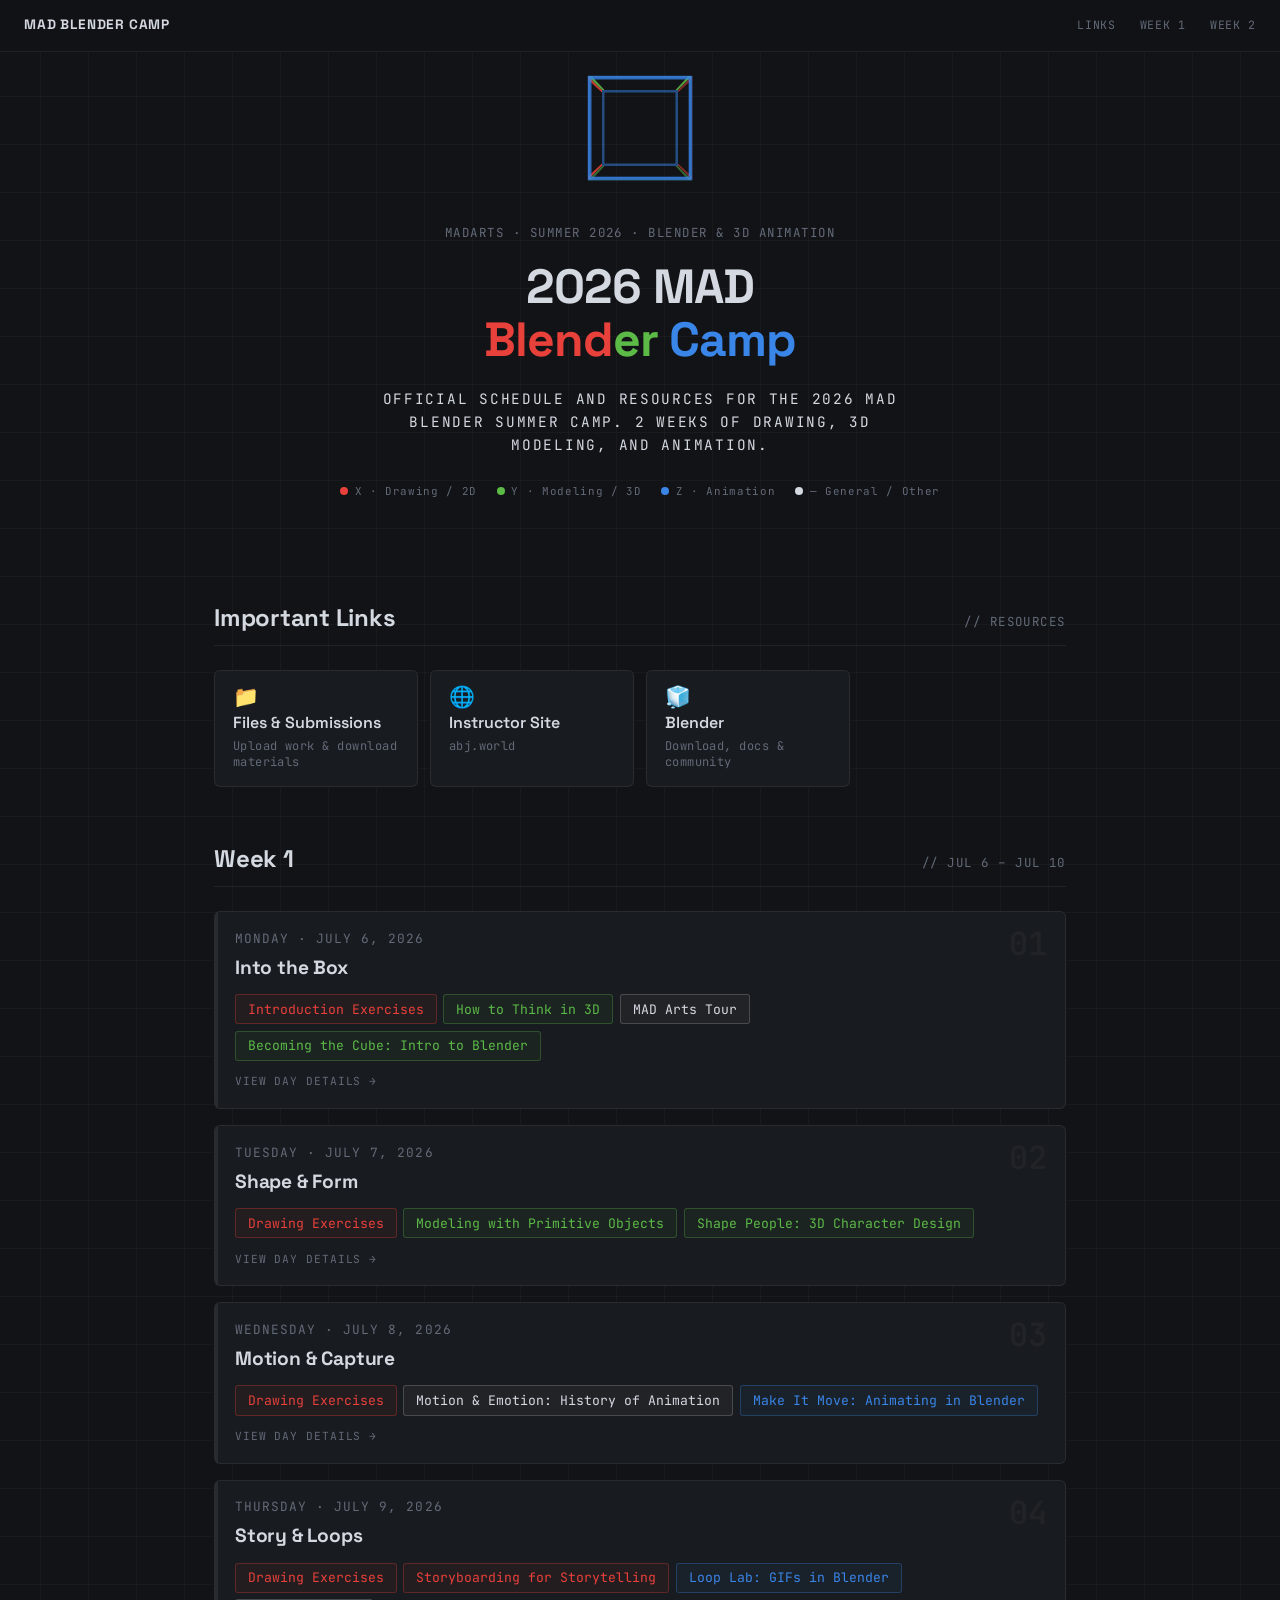
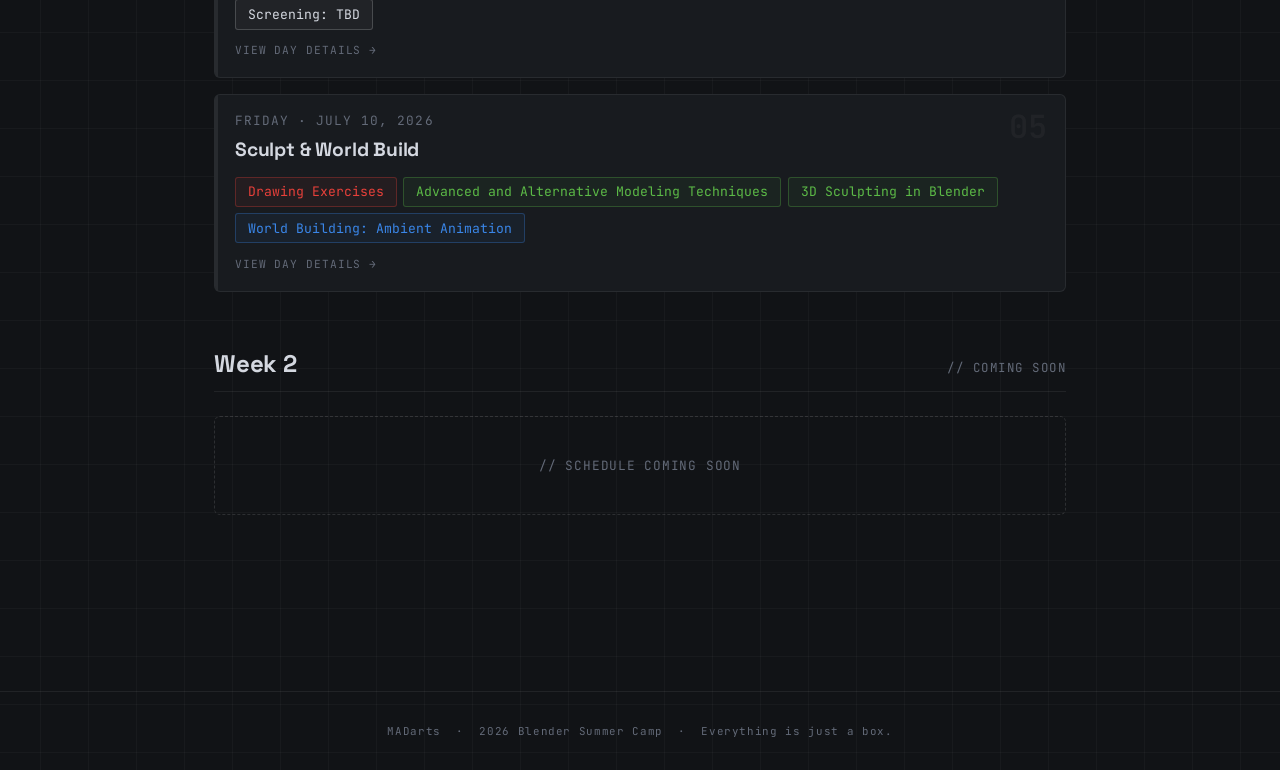
==== commit a88ee0a5: "Rename and reorder Day 5 alternative modeling session - Renamed "Photogrammetry and Alternative Mode" ====
--- a/index.html
+++ b/index.html
@@ -149,8 +149,8 @@
           <h3 class="day-title">Sculpt &amp; World Build</h3>
           <div class="sessions" role="list">
             <span class="session drawing" role="listitem">Drawing Exercises</span>
+            <span class="session modeling" role="listitem">Advanced and Alternative Modeling Techniques</span>
             <span class="session modeling" role="listitem">3D Sculpting in Blender</span>
-            <span class="session modeling" role="listitem">Photogrammetry and Alternative Modeling</span>
             <span class="session animation" role="listitem">World Building: Ambient Animation</span>
           </div>
           <span class="day-go">View day details →</span>
--- a/style.css
+++ b/style.css
@@ -763,6 +763,40 @@
   text-transform: uppercase;
   color: var(--muted);
 }
+
+/* ── Animation visuals (Day 3) ──────────────────────────────────── */
+.kf-vis { padding: 0.25rem 0 0.75rem; overflow-x: auto; }
+.ease-pair {
+  display: grid;
+  grid-template-columns: 1fr 1fr;
+  gap: 1rem;
+  padding: 0.25rem 0 0.5rem;
+}
+.ease-card {
+  display: flex;
+  flex-direction: column;
+  align-items: center;
+  gap: 0.65rem;
+  padding: 1.1rem 1rem;
+  background: var(--bg);
+  border: 1px solid var(--border);
+  border-radius: var(--radius);
+  text-align: center;
+}
+.ease-card-label {
+  font-family: var(--display);
+  font-size: 0.95rem;
+  font-weight: 700;
+  color: var(--text);
+}
+.ease-card-desc {
+  font-family: var(--mono);
+  font-size: 0.72rem;
+  color: var(--muted);
+  line-height: 1.65;
+  max-width: 22ch;
+}
+.step-numeral.az { color: var(--z); }
 
 /* ── Responsive ────────────────────────────────────────────────── */
 @media (max-width: 600px) {
@@ -775,4 +809,5 @@
   .personality-strip { flex-direction: column; gap: 1.5rem; }
   .personality-vs { padding: 0; }
   .scale-strip { gap: 1.5rem; }
-}
+  .ease-pair { grid-template-columns: 1fr; }
+}
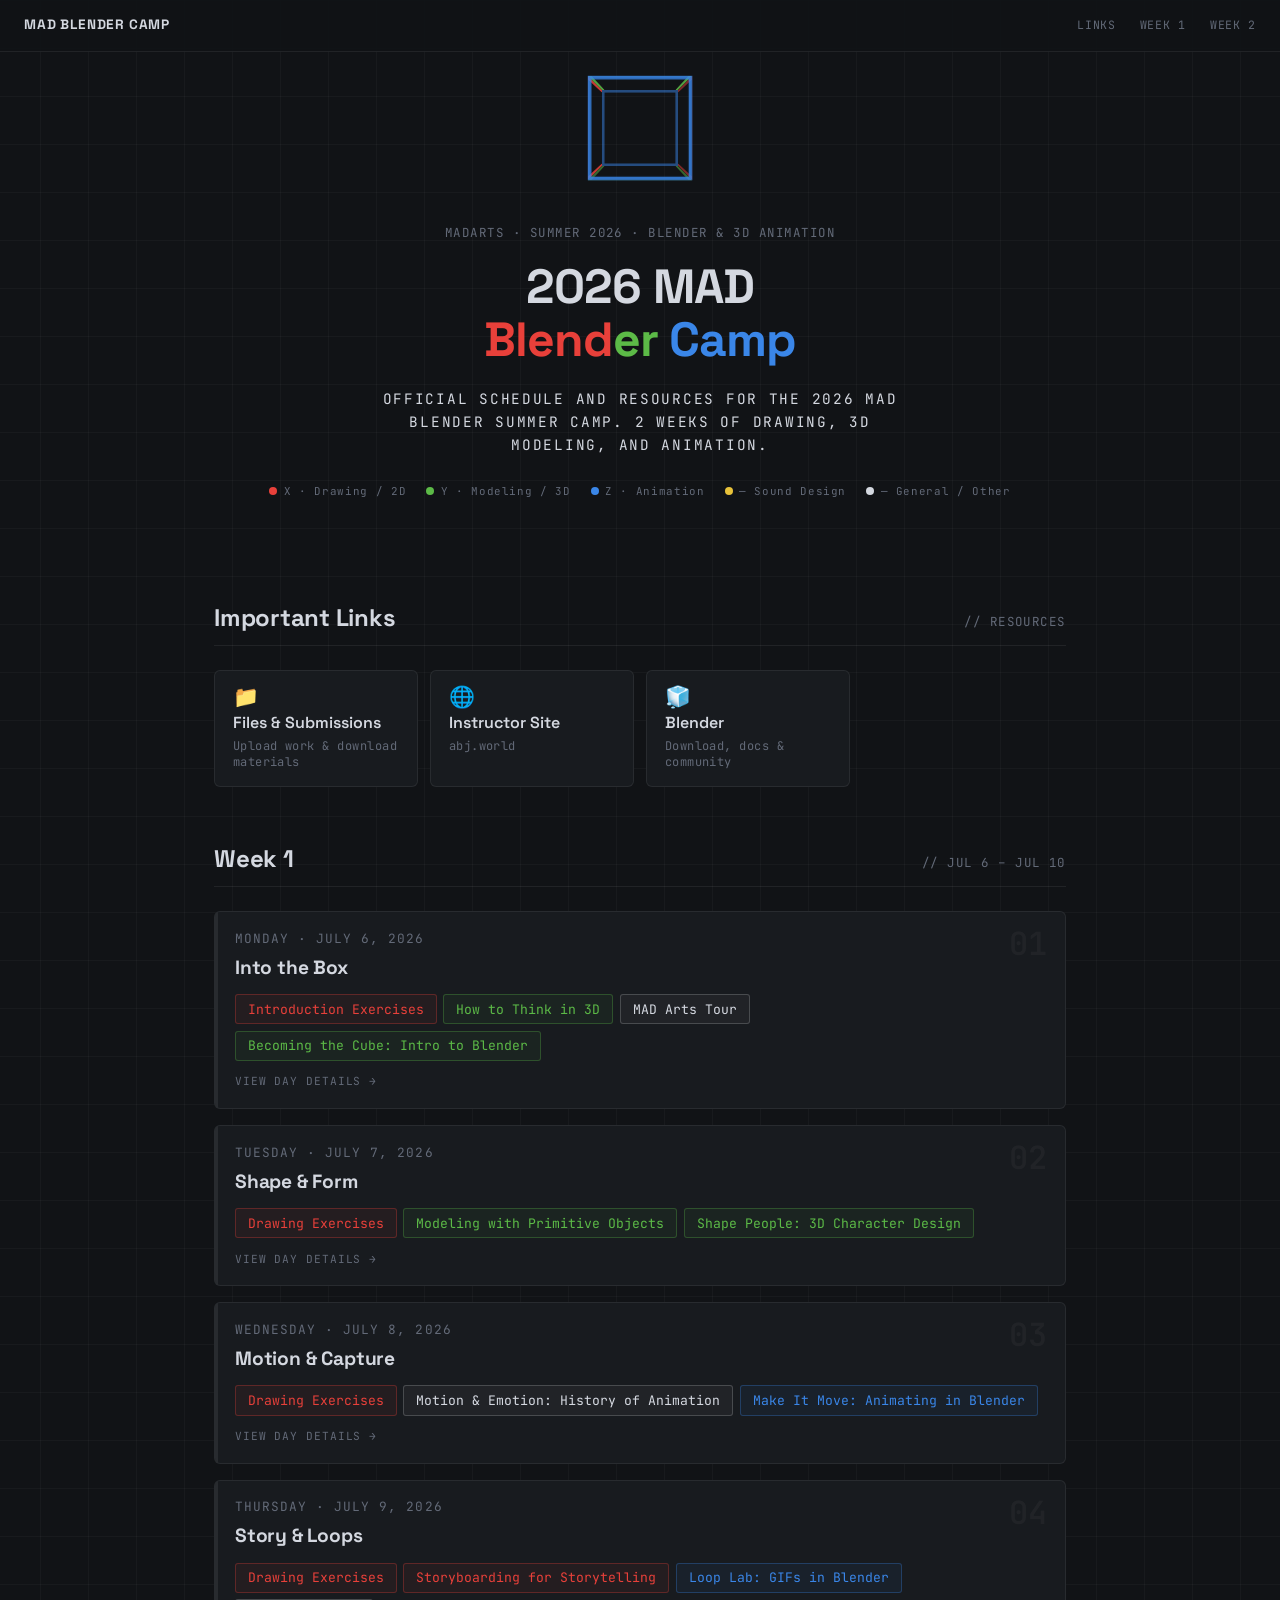
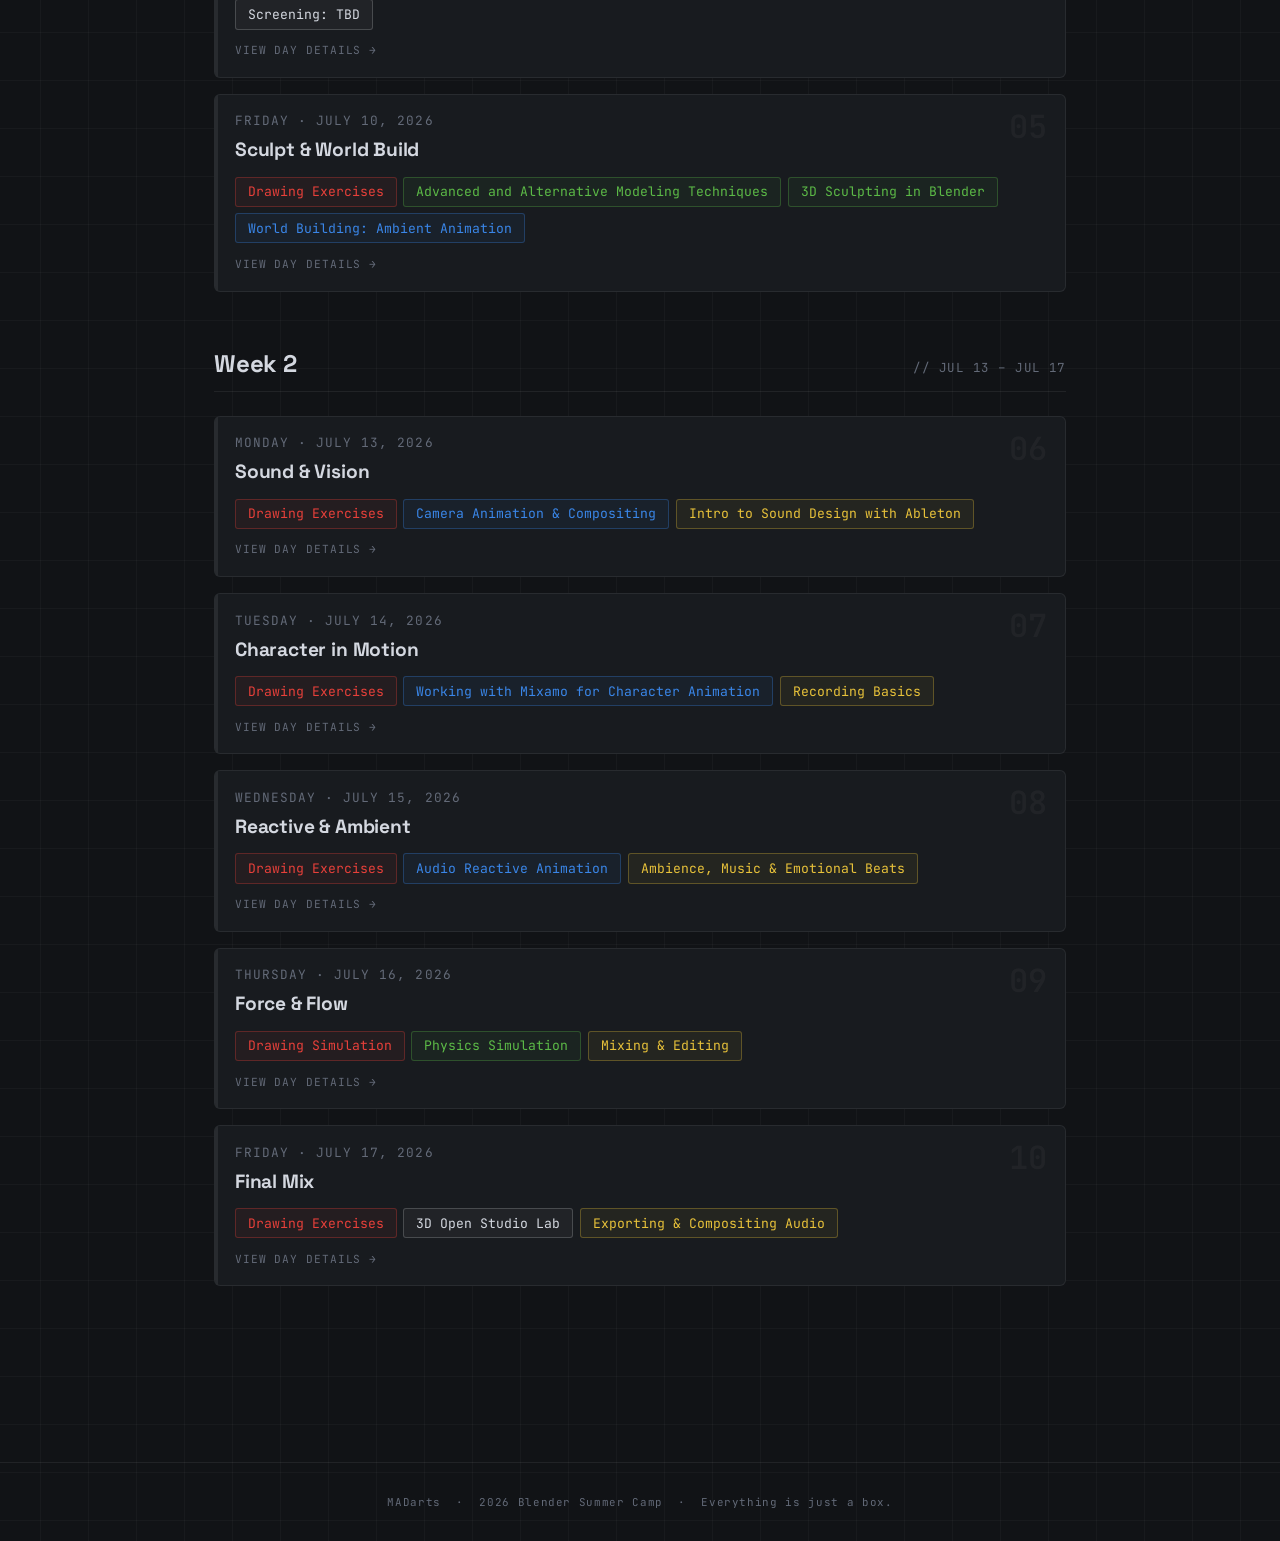
==== commit 912357de: "Add Week 2 schedule, Sound Design category, and day pages 6-10 - New CSS: --s yellow (#e8c23a), .ses" ====
--- a/index.html
+++ b/index.html
@@ -49,6 +49,7 @@
     <span class="legend-item" role="listitem"><span class="dot dot-x"></span>X · Drawing / 2D</span>
     <span class="legend-item" role="listitem"><span class="dot dot-y"></span>Y · Modeling / 3D</span>
     <span class="legend-item" role="listitem"><span class="dot dot-z"></span>Z · Animation</span>
+    <span class="legend-item" role="listitem"><span class="dot dot-s"></span>— Sound Design</span>
     <span class="legend-item" role="listitem"><span class="dot dot-w"></span>— General / Other</span>
   </div>
 </header>
@@ -160,15 +161,81 @@
     </ol>
   </section>
 
-  <!-- ── Week 2 placeholder ────────────────────────────────────── -->
+  <!-- ── Week 2 ─────────────────────────────────────────────────── -->
   <section id="week2">
     <div class="section-header">
       <h2>Week 2</h2>
-      <span class="hud-label">// coming soon</span>
-    </div>
-    <div class="placeholder-card">
-      <p>// SCHEDULE COMING SOON</p>
-    </div>
+      <span class="hud-label">// Jul 13 – Jul 17</span>
+    </div>
+
+    <ol class="days-list" style="counter-reset:day-counter 5">
+
+      <li class="day-block">
+        <a href="day6.html" class="day-card-link">
+          <p class="day-meta">Monday · July 13, 2026</p>
+          <h3 class="day-title">Sound &amp; Vision</h3>
+          <div class="sessions" role="list">
+            <span class="session drawing" role="listitem">Drawing Exercises</span>
+            <span class="session animation" role="listitem">Camera Animation &amp; Compositing</span>
+            <span class="session sound" role="listitem">Intro to Sound Design with Ableton</span>
+          </div>
+          <span class="day-go">View day details →</span>
+        </a>
+      </li>
+
+      <li class="day-block">
+        <a href="day7.html" class="day-card-link">
+          <p class="day-meta">Tuesday · July 14, 2026</p>
+          <h3 class="day-title">Character in Motion</h3>
+          <div class="sessions" role="list">
+            <span class="session drawing" role="listitem">Drawing Exercises</span>
+            <span class="session animation" role="listitem">Working with Mixamo for Character Animation</span>
+            <span class="session sound" role="listitem">Recording Basics</span>
+          </div>
+          <span class="day-go">View day details →</span>
+        </a>
+      </li>
+
+      <li class="day-block">
+        <a href="day8.html" class="day-card-link">
+          <p class="day-meta">Wednesday · July 15, 2026</p>
+          <h3 class="day-title">Reactive &amp; Ambient</h3>
+          <div class="sessions" role="list">
+            <span class="session drawing" role="listitem">Drawing Exercises</span>
+            <span class="session animation" role="listitem">Audio Reactive Animation</span>
+            <span class="session sound" role="listitem">Ambience, Music &amp; Emotional Beats</span>
+          </div>
+          <span class="day-go">View day details →</span>
+        </a>
+      </li>
+
+      <li class="day-block">
+        <a href="day9.html" class="day-card-link">
+          <p class="day-meta">Thursday · July 16, 2026</p>
+          <h3 class="day-title">Force &amp; Flow</h3>
+          <div class="sessions" role="list">
+            <span class="session drawing" role="listitem">Drawing Simulation</span>
+            <span class="session modeling" role="listitem">Physics Simulation</span>
+            <span class="session sound" role="listitem">Mixing &amp; Editing</span>
+          </div>
+          <span class="day-go">View day details →</span>
+        </a>
+      </li>
+
+      <li class="day-block">
+        <a href="day10.html" class="day-card-link">
+          <p class="day-meta">Friday · July 17, 2026</p>
+          <h3 class="day-title">Final Mix</h3>
+          <div class="sessions" role="list">
+            <span class="session drawing" role="listitem">Drawing Exercises</span>
+            <span class="session other" role="listitem">3D Open Studio Lab</span>
+            <span class="session sound" role="listitem">Exporting &amp; Compositing Audio</span>
+          </div>
+          <span class="day-go">View day details →</span>
+        </a>
+      </li>
+
+    </ol>
   </section>
 
 </main>
--- a/style.css
+++ b/style.css
@@ -7,9 +7,10 @@
   --muted:   #636a78;
 
   /* Blender axis gizmo colors */
-  --x: #e8403a;   /* red   — Drawing / 2D  */
-  --y: #5cba47;   /* green — Modeling / 3D */
-  --z: #3a86e8;   /* blue  — Animation     */
+  --x: #e8403a;   /* red    — Drawing / 2D  */
+  --y: #5cba47;   /* green  — Modeling / 3D */
+  --z: #3a86e8;   /* blue   — Animation     */
+  --s: #e8c23a;   /* yellow — Sound Design  */
 
   --nav-h:  52px;
   --radius: 6px;
@@ -174,6 +175,7 @@
 .dot-x { background: var(--x); }
 .dot-y { background: var(--y); }
 .dot-z { background: var(--z); }
+.dot-s { background: var(--s); }
 .dot-w { background: var(--text); }
 
 /* ── Sections ──────────────────────────────────────────────────── */
@@ -308,9 +310,10 @@
   border-radius: 3px;
   border: 1px solid;
 }
-.session.drawing  { color: var(--x); border-color: rgba(232,64,58,0.3);  background: rgba(232,64,58,0.06);  }
-.session.modeling { color: var(--y); border-color: rgba(92,186,71,0.3);  background: rgba(92,186,71,0.06);  }
-.session.animation{ color: var(--z); border-color: rgba(58,134,232,0.3); background: rgba(58,134,232,0.06); }
+.session.drawing  { color: var(--x); border-color: rgba(232,64,58,0.3);   background: rgba(232,64,58,0.06);   }
+.session.modeling { color: var(--y); border-color: rgba(92,186,71,0.3);   background: rgba(92,186,71,0.06);   }
+.session.animation{ color: var(--z); border-color: rgba(58,134,232,0.3);  background: rgba(58,134,232,0.06);  }
+.session.sound    { color: var(--s); border-color: rgba(232,194,58,0.3);  background: rgba(232,194,58,0.06);  }
 .session.other    { color: var(--text); border-color: rgba(255,255,255,0.18); background: rgba(255,255,255,0.04); }
 
 /* ── Week 2 placeholder ────────────────────────────────────────── */
@@ -387,6 +390,7 @@
 .session-detail.drawing   { border-left-color: var(--x); }
 .session-detail.modeling  { border-left-color: var(--y); }
 .session-detail.animation { border-left-color: var(--z); }
+.session-detail.sound     { border-left-color: var(--s); }
 .session-detail.other     { border-left-color: rgba(255,255,255,0.25); }
 
 .session-detail-top {
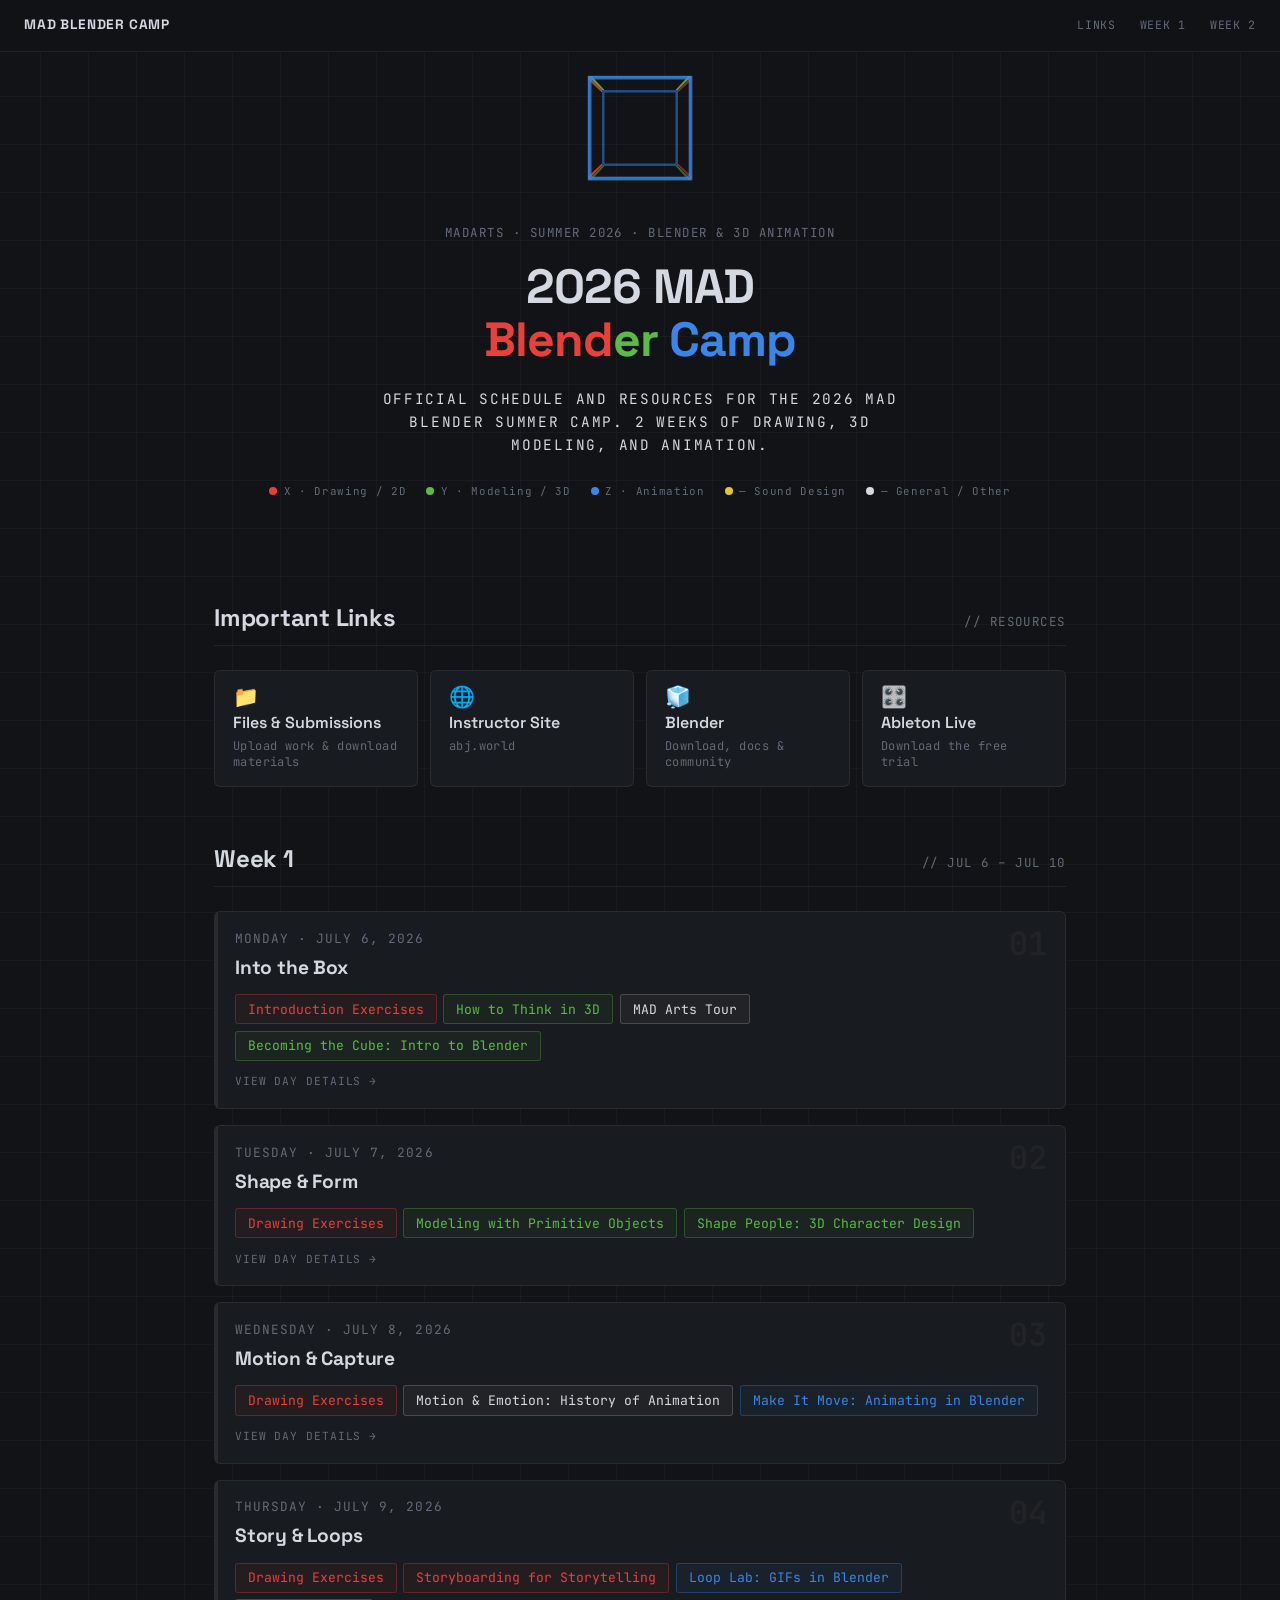
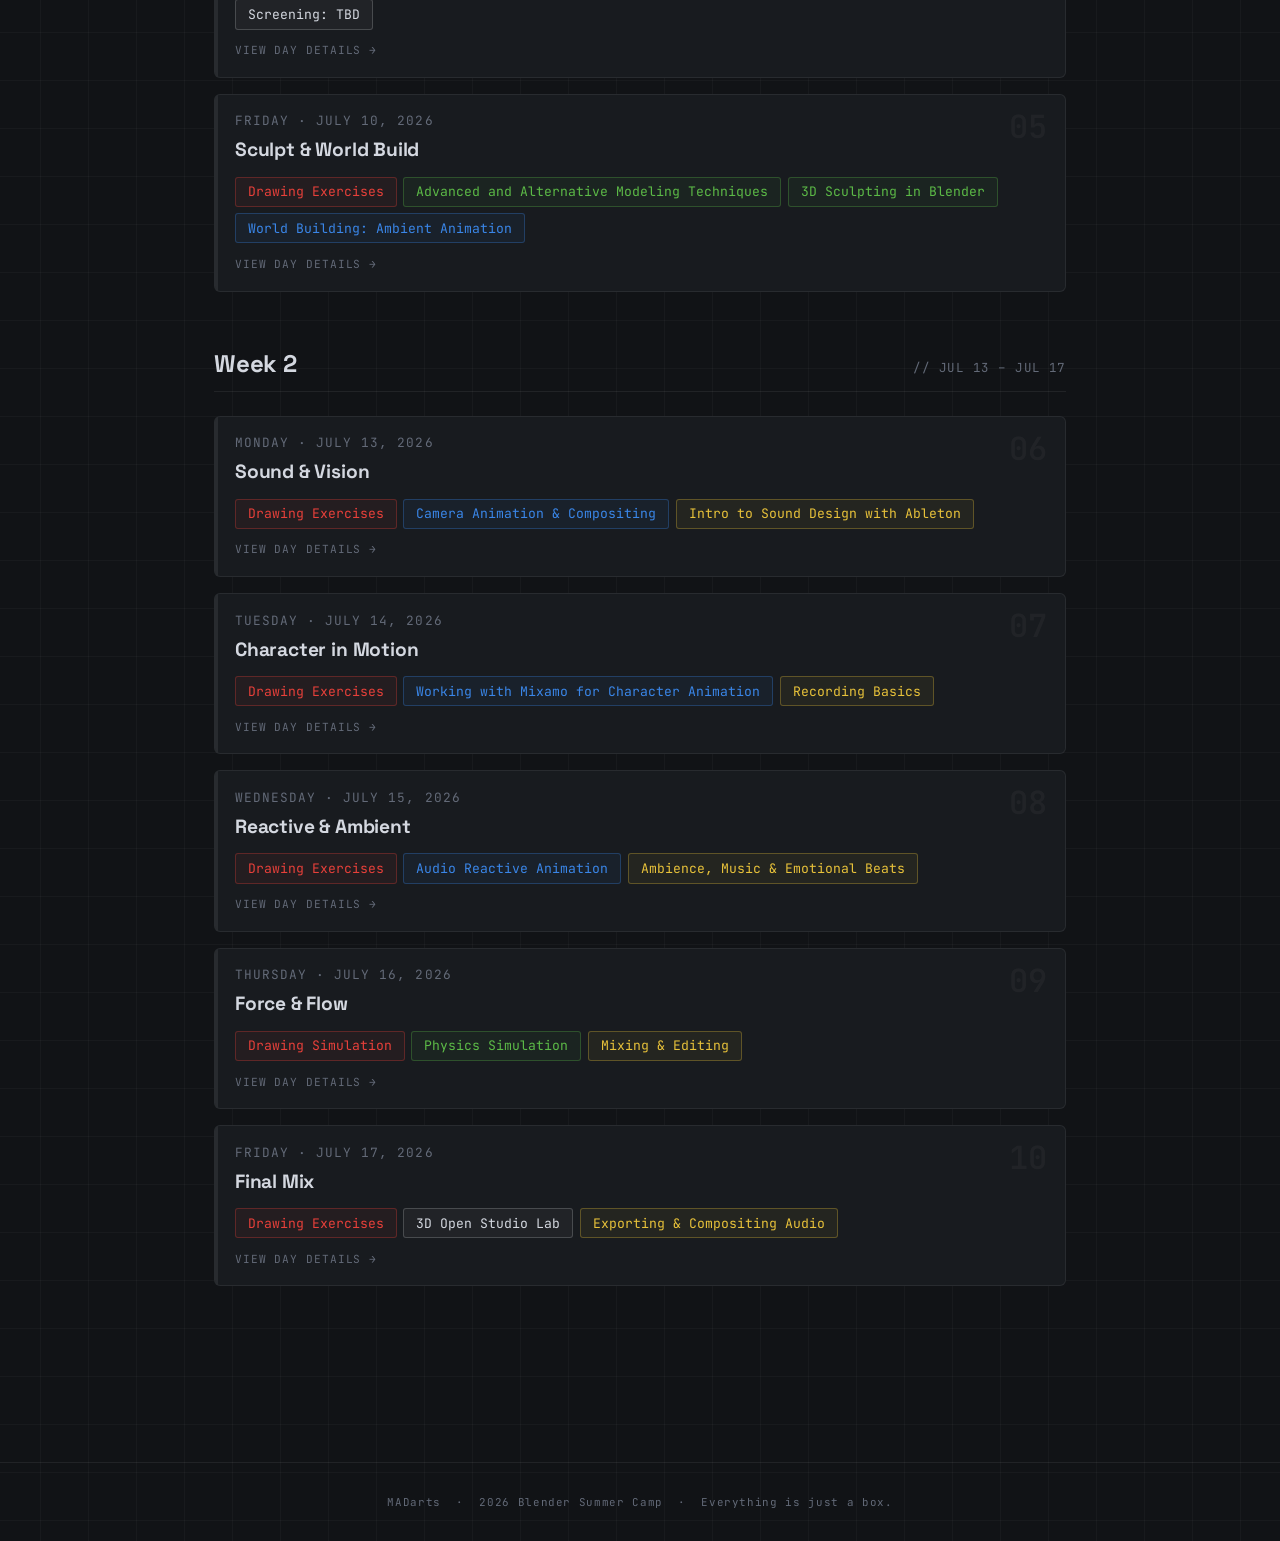
==== commit ddd6367a: "Add Ableton Live trial link to Important Links on homepage Co-Authored-By: Claude Sonnet 4.6 <norepl" ====
--- a/index.html
+++ b/index.html
@@ -78,6 +78,11 @@
         <span class="link-title">Blender</span>
         <span class="link-desc">Download, docs &amp; community</span>
       </a>
+      <a class="link-card" href="https://www.ableton.com/en/trial/" target="_blank" rel="noopener noreferrer" aria-label="Ableton Live free trial download">
+        <span class="link-icon">🎛️</span>
+        <span class="link-title">Ableton Live</span>
+        <span class="link-desc">Download the free trial</span>
+      </a>
     </div>
   </section>
 
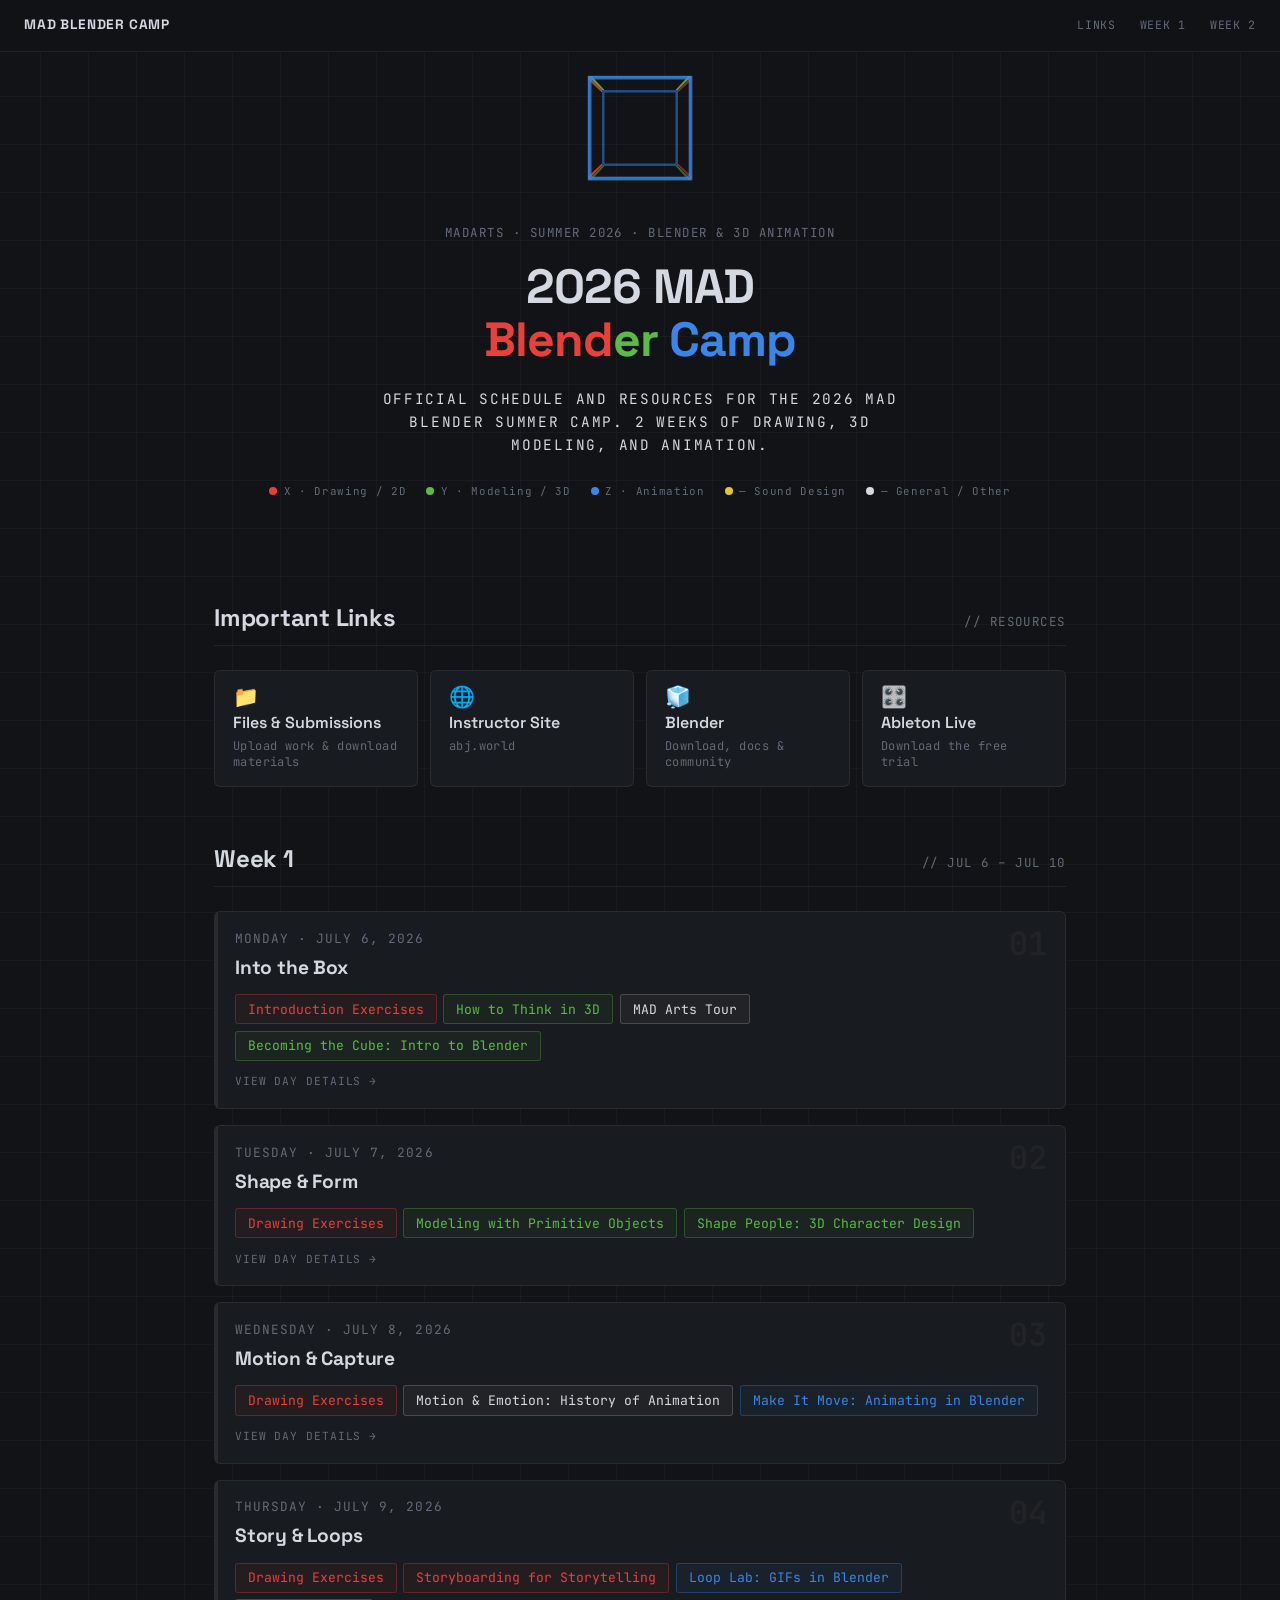
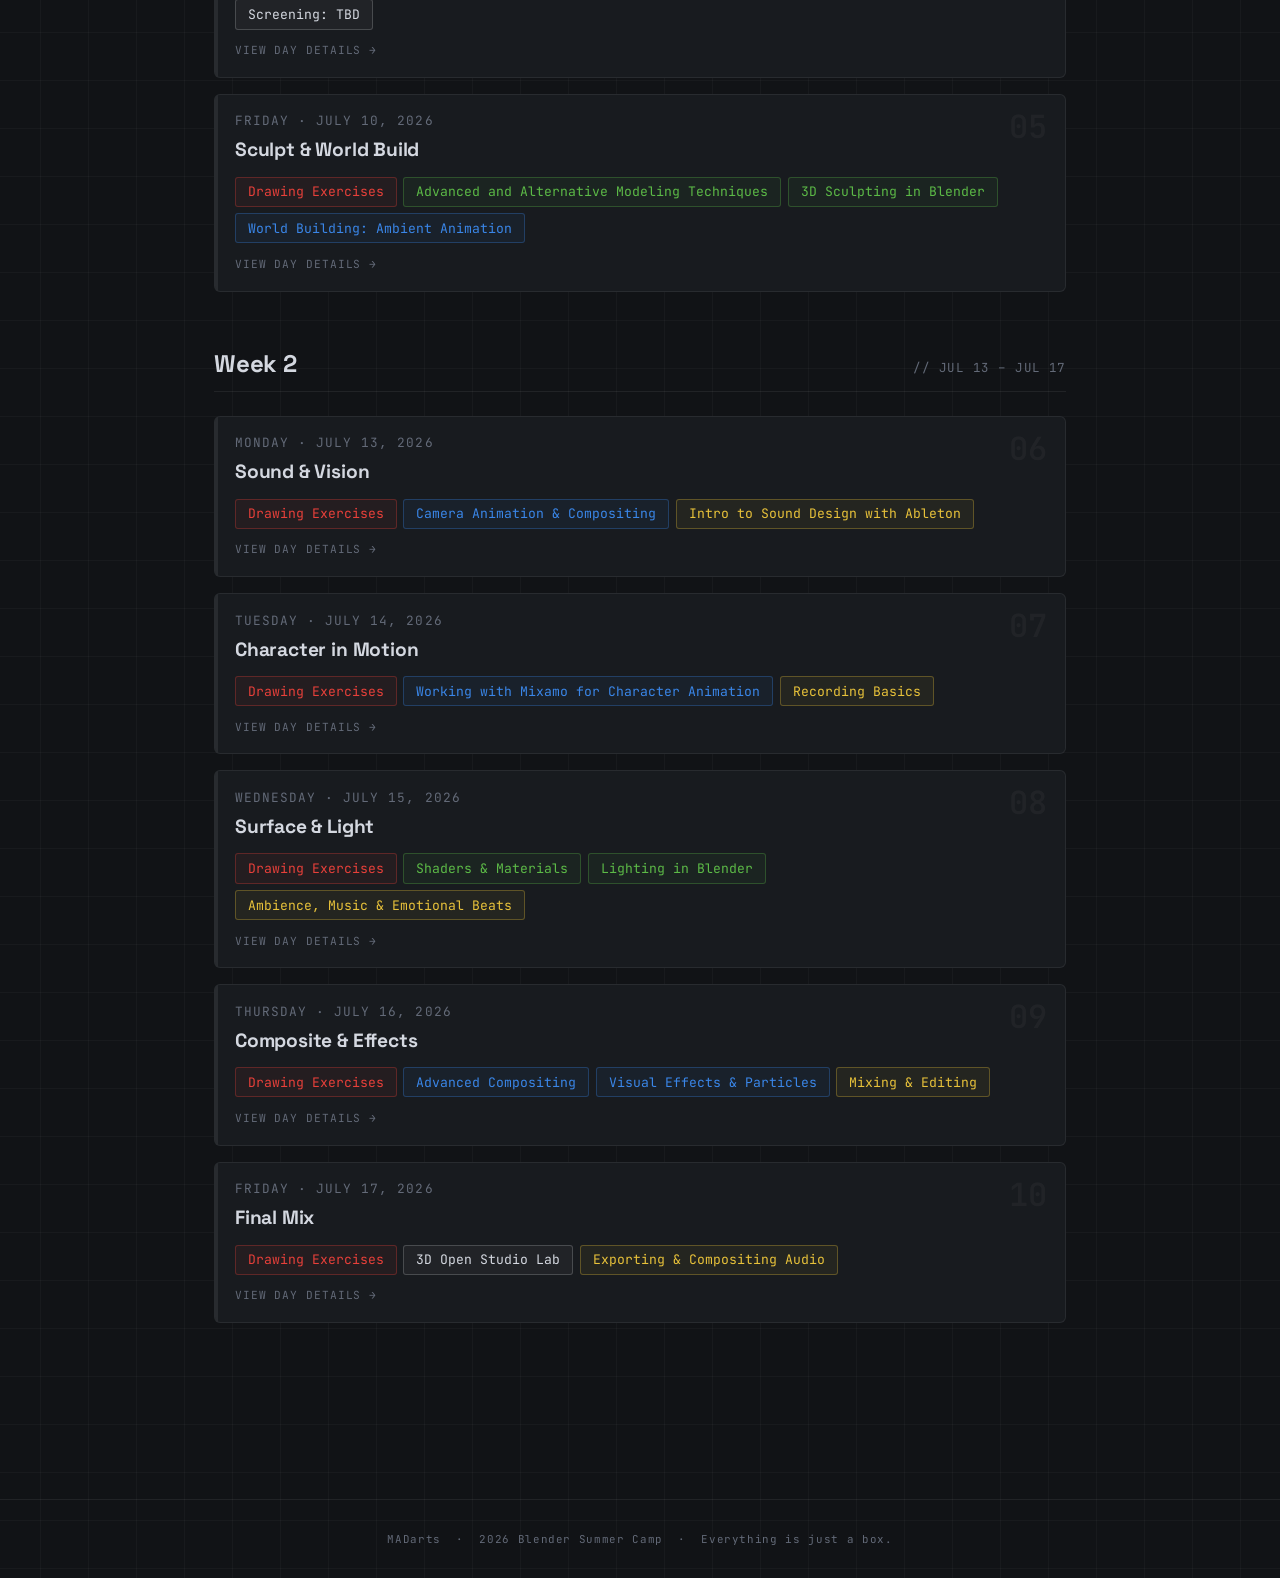
==== commit fb2385ec: "Restructure Day 8 and Day 9 — Surface & Light / Composite & Effects Day 8 renamed to "Surface & Ligh" ====
--- a/index.html
+++ b/index.html
@@ -204,10 +204,11 @@
       <li class="day-block">
         <a href="day8.html" class="day-card-link">
           <p class="day-meta">Wednesday · July 15, 2026</p>
-          <h3 class="day-title">Reactive &amp; Ambient</h3>
-          <div class="sessions" role="list">
-            <span class="session drawing" role="listitem">Drawing Exercises</span>
-            <span class="session animation" role="listitem">Audio Reactive Animation</span>
+          <h3 class="day-title">Surface &amp; Light</h3>
+          <div class="sessions" role="list">
+            <span class="session drawing" role="listitem">Drawing Exercises</span>
+            <span class="session modeling" role="listitem">Shaders &amp; Materials</span>
+            <span class="session modeling" role="listitem">Lighting in Blender</span>
             <span class="session sound" role="listitem">Ambience, Music &amp; Emotional Beats</span>
           </div>
           <span class="day-go">View day details →</span>
@@ -217,10 +218,11 @@
       <li class="day-block">
         <a href="day9.html" class="day-card-link">
           <p class="day-meta">Thursday · July 16, 2026</p>
-          <h3 class="day-title">Force &amp; Flow</h3>
-          <div class="sessions" role="list">
-            <span class="session drawing" role="listitem">Drawing Simulation</span>
-            <span class="session modeling" role="listitem">Physics Simulation</span>
+          <h3 class="day-title">Composite &amp; Effects</h3>
+          <div class="sessions" role="list">
+            <span class="session drawing" role="listitem">Drawing Exercises</span>
+            <span class="session animation" role="listitem">Advanced Compositing</span>
+            <span class="session animation" role="listitem">Visual Effects &amp; Particles</span>
             <span class="session sound" role="listitem">Mixing &amp; Editing</span>
           </div>
           <span class="day-go">View day details →</span>
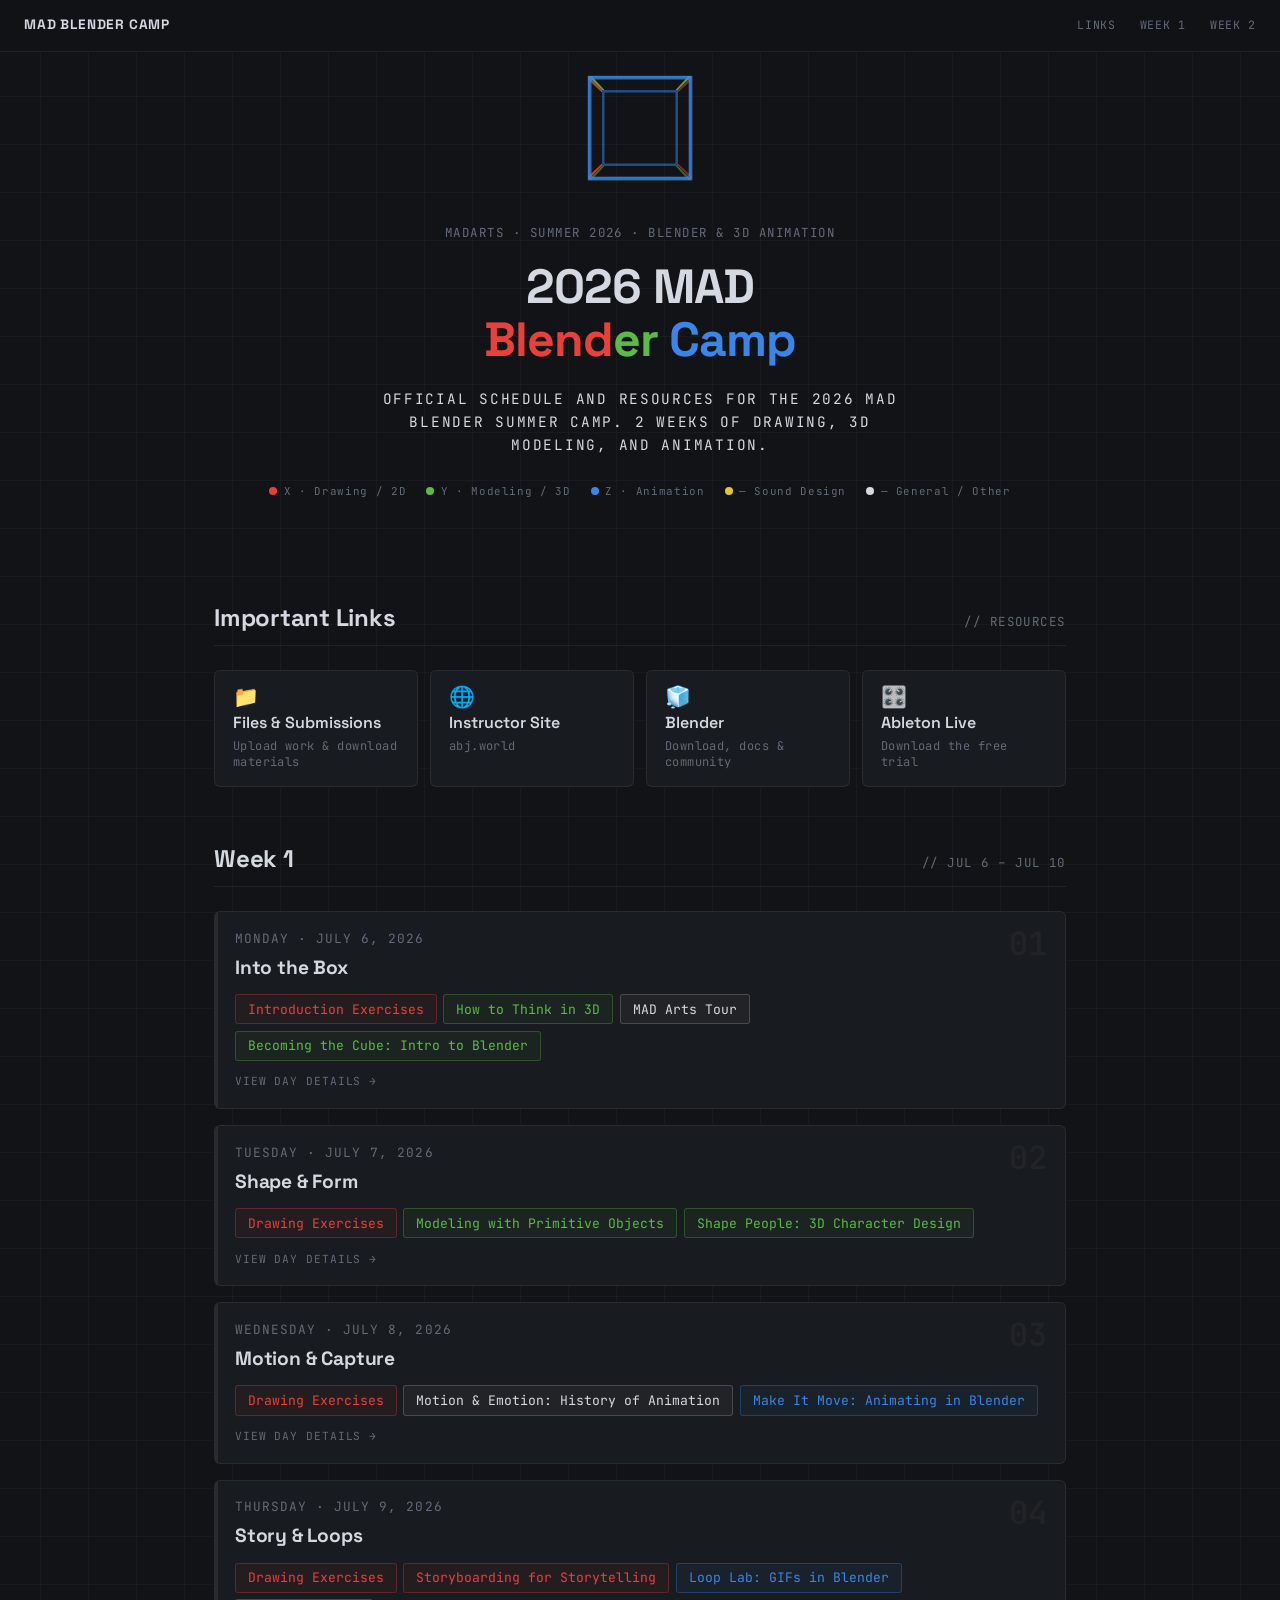
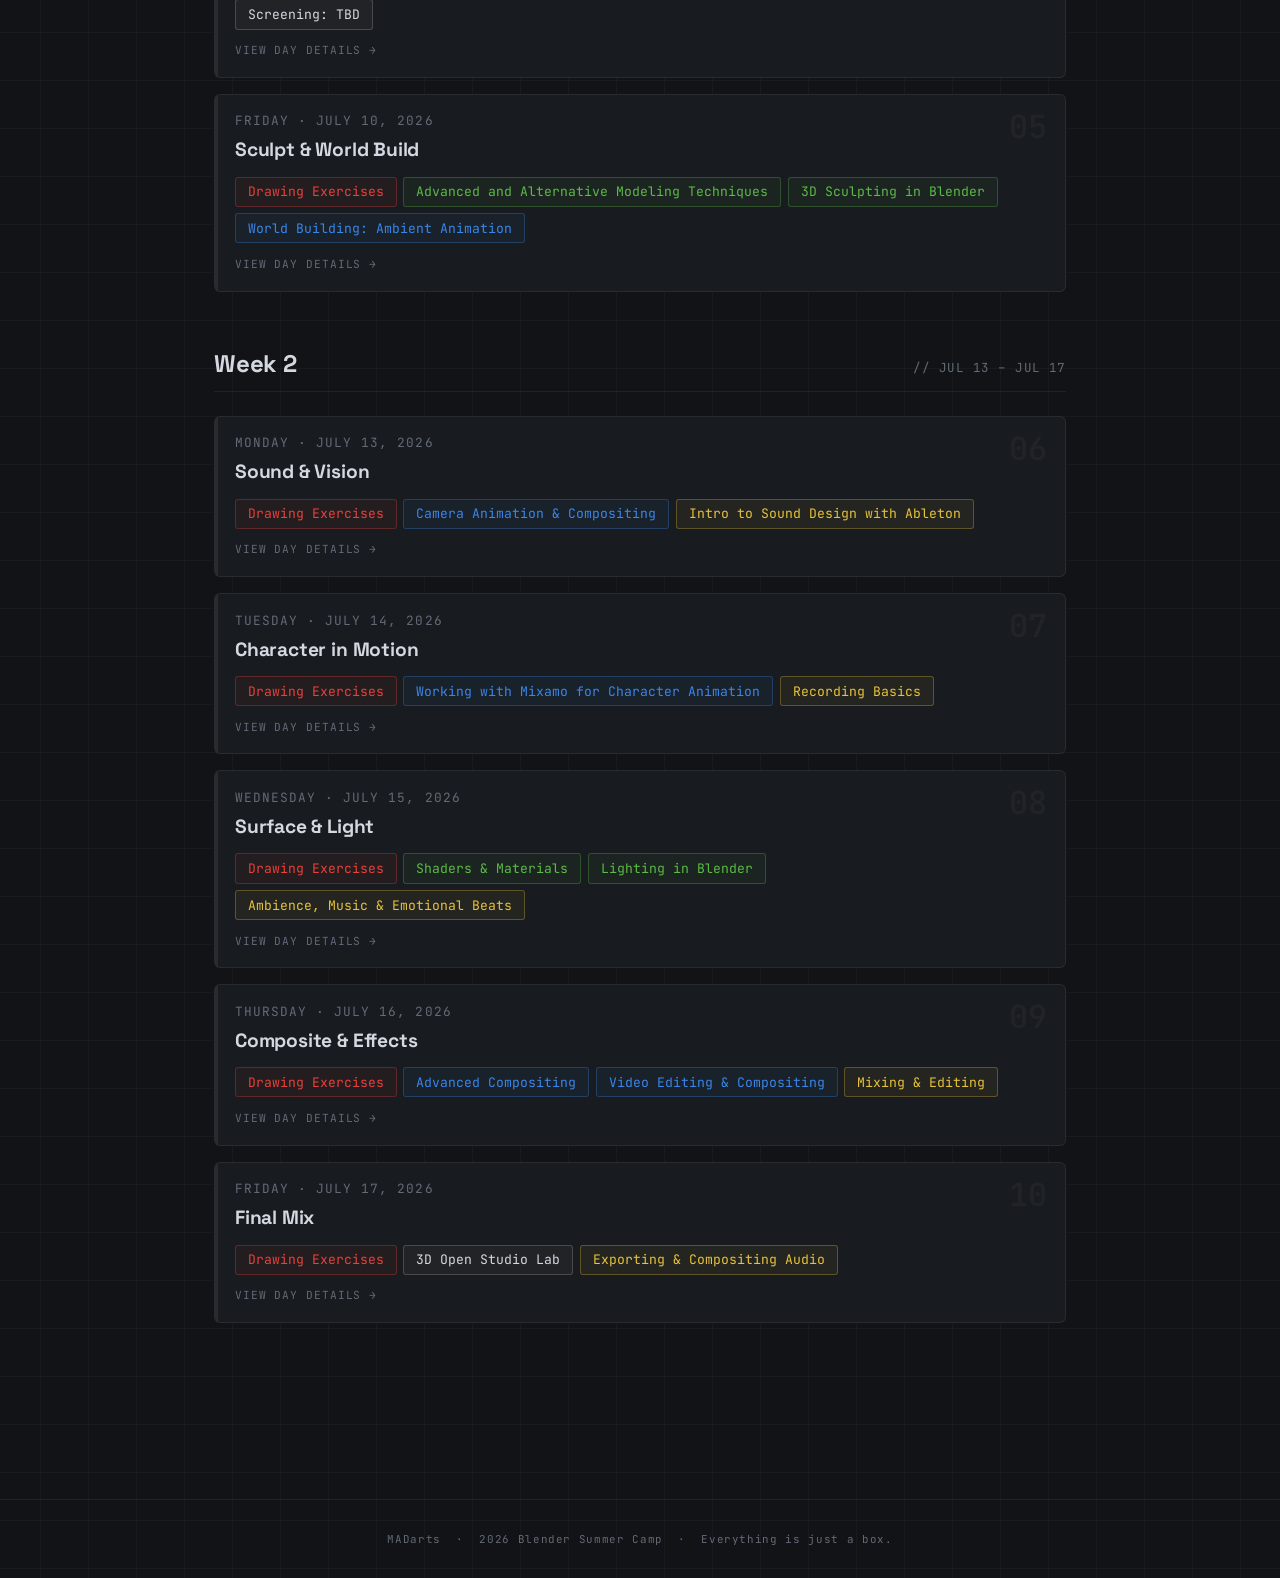
==== commit 4e785616: "Replace Visual Effects & Particles with Video Editing & Compositing on Day 9 Swaps the particle syst" ====
--- a/index.html
+++ b/index.html
@@ -222,7 +222,7 @@
           <div class="sessions" role="list">
             <span class="session drawing" role="listitem">Drawing Exercises</span>
             <span class="session animation" role="listitem">Advanced Compositing</span>
-            <span class="session animation" role="listitem">Visual Effects &amp; Particles</span>
+            <span class="session animation" role="listitem">Video Editing &amp; Compositing</span>
             <span class="session sound" role="listitem">Mixing &amp; Editing</span>
           </div>
           <span class="day-go">View day details →</span>
